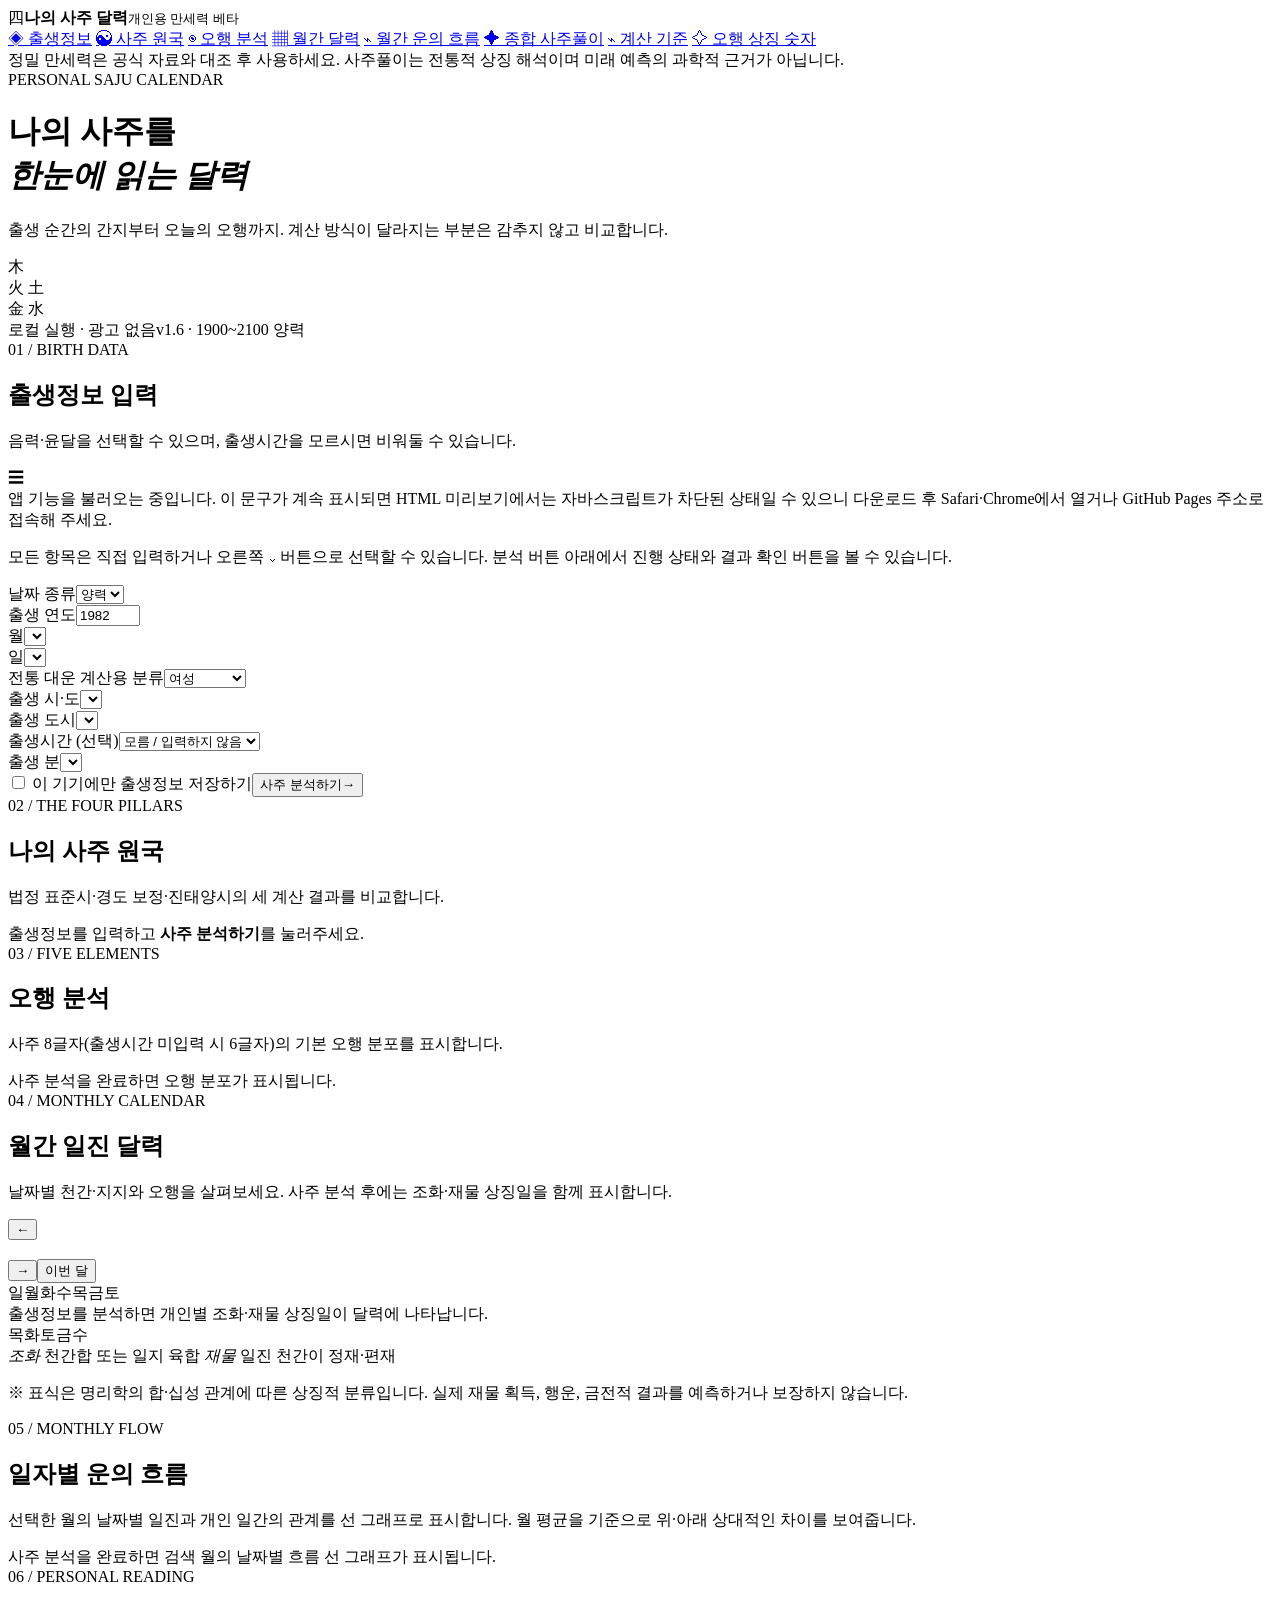
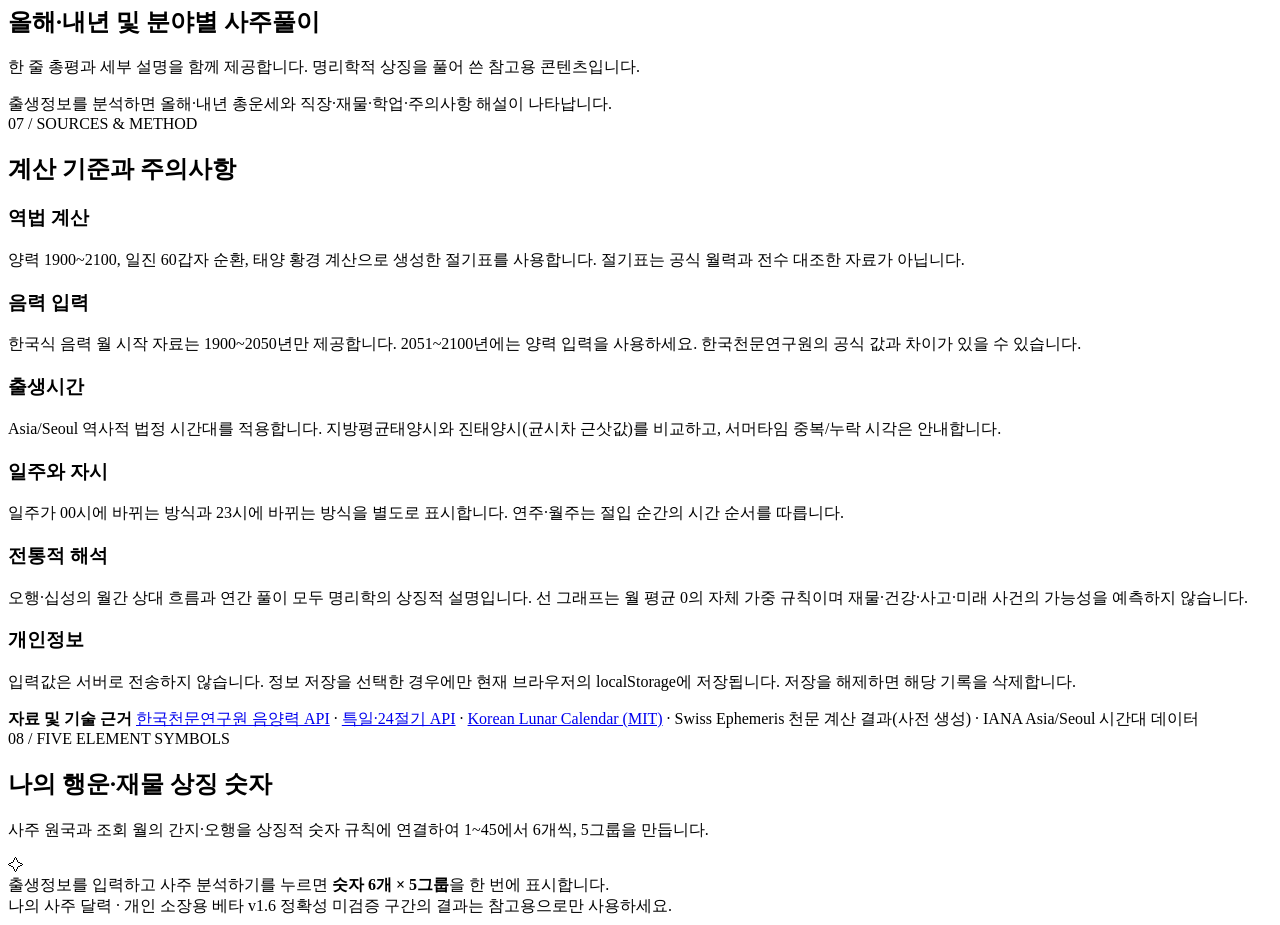
==== index.html @ b02da3ca "Add files via upload" ====
<!doctype html>
<html lang="ko">
<head>
  <meta charset="utf-8"/>
  <meta name="viewport" content="width=device-width, initial-scale=1, viewport-fit=cover"/>
  <meta name="theme-color" content="#172b38"/>
  <meta name="description" content="개인용 사주·오행 달력. 사주 원국, 오행 분포, 월간 일진 및 절기를 무료로 확인하세요."/>
  <link rel="manifest" href="manifest.webmanifest"/>
  <link rel="icon" type="image/png" href="icons/icon-192.png"/>
  <link rel="apple-touch-icon" href="icons/icon-192.png"/>
  <link rel="stylesheet" href="style.css?v=1.6"/>
  <title>나의 사주 달력 · 개인용 베타</title>
  <script defer src="data/terms.js?v=1.6"></script>
  <script defer src="data/lunar.js?v=1.6"></script>
  <script defer src="js/core.js?v=1.6"></script>
  <script defer src="js/symbolicNumbers.js?v=1.6"></script>
  <script defer src="js/fortuneFlow.js?v=1.6"></script>
  <script defer src="js/app.js?v=1.6"></script>
  <script defer src="js/mobilePicker.js?v=1.6"></script>
</head>
<body>
  <div class="app-shell">
    <aside class="sidebar">
      <div class="brand"><span class="brand-mark">四</span><span><b>나의 사주 달력</b><small>개인용 만세력 베타</small></span></div>
      <nav aria-label="화면 메뉴">
        <a href="#input-section" class="nav-link active"><span>◈</span> 출생정보</a>
        <a href="#result-section" class="nav-link"><span>☯</span> 사주 원국</a>
        <a href="#elements-section" class="nav-link"><span>◉</span> 오행 분석</a>
        <a href="#calendar-section" class="nav-link"><span>▦</span> 월간 달력</a>
        <a href="#flow-section" class="nav-link"><span>⌁</span> 월간 운의 흐름</a>
        <a href="#fortune-section" class="nav-link"><span>✦</span> 종합 사주풀이</a>
        <a href="#technical-section" class="nav-link"><span>⌁</span> 계산 기준</a>
        <a href="#numbers-section" class="nav-link"><span>✧</span> 오행 상징 숫자</a>
      </nav>
      <div class="sidebar-note">정밀 만세력은 공식 자료와 대조 후 사용하세요. 사주풀이는 전통적 상징 해석이며 미래 예측의 과학적 근거가 아닙니다.</div>
    </aside>
    <main>
      <header class="hero">
        <div class="hero-content"><span class="eyebrow">PERSONAL SAJU CALENDAR</span><h1>나의 사주를<br/><em>한눈에 읽는 달력</em></h1><p>출생 순간의 간지부터 오늘의 오행까지. 계산 방식이 달라지는 부분은 감추지 않고 비교합니다.</p></div>
        <div class="hero-art" aria-hidden="true"><div class="orbit outer"><div class="orbit mid"><div class="orbit inner">木<br/>火 土<br/>金 水</div></div></div></div>
      </header>
      <div class="content-wrap">
        <div class="topline"><span class="pill"><i></i> 로컬 실행 · 광고 없음</span><span class="pill muted">v1.6 · 1900~2100 양력</span></div>
        <section id="input-section" class="panel input-panel">
          <div class="section-heading"><div><span class="overline">01 / BIRTH DATA</span><h2>출생정보 입력</h2><p>음력·윤달을 선택할 수 있으며, 출생시간을 모르시면 비워둘 수 있습니다.</p></div><span class="section-icon">☰</span></div>
          <div id="appInitNotice" class="app-init-notice" role="status">앱 기능을 불러오는 중입니다. 이 문구가 계속 표시되면 HTML 미리보기에서는 자바스크립트가 차단된 상태일 수 있으니 다운로드 후 Safari·Chrome에서 열거나 GitHub Pages 주소로 접속해 주세요.</div>
          <div id="analysisAlert" class="analysis-alert" role="alert" hidden></div>
          <form id="birthForm" novalidate>
            <p class="mobile-picker-hint">모든 항목은 직접 입력하거나 오른쪽 ⌄ 버튼으로 선택할 수 있습니다. 분석 버튼 아래에서 진행 상태와 결과 확인 버튼을 볼 수 있습니다.</p>
            <div class="form-grid">
              <div class="field"><label for="calendarType">날짜 종류</label><select id="calendarType"><option value="solar">양력</option><option value="lunar">음력</option></select></div>
              <div class="field"><label for="year">출생 연도</label><input id="year" type="number" min="1900" max="2100" step="1" inputmode="numeric" value="1982" required/></div>
              <div class="field"><label for="month">월</label><select id="month"></select></div>
              <div class="field"><label for="day">일</label><select id="day"></select></div>
              <div class="field" id="leapField" hidden><label for="leapMonth">윤달 여부</label><select id="leapMonth"><option value="0">평달</option><option value="1">윤달</option></select></div>
              <div class="field"><label for="gender">전통 대운 계산용 분류</label><select id="gender"><option value="f">여성</option><option value="m">남성</option><option value="n">지정 안 함</option></select></div>
              <div class="field"><label for="province">출생 시·도</label><select id="province"></select></div>
              <div class="field"><label for="city">출생 도시</label><select id="city"></select></div>
              <div class="field"><label for="hour">출생시간 (선택)</label><select id="hour"><option value="">모름 / 입력하지 않음</option></select></div>
              <div class="field"><label for="minute">출생 분</label><select id="minute"></select></div>
            </div>
            <div class="input-footer"><label class="checkline"><input type="checkbox" id="remember"/> 이 기기에만 출생정보 저장하기</label><button class="primary-btn" id="analyze" type="submit"><span id="analyzeLabel">사주 분석하기</span><span id="analyzeArrow" aria-hidden="true">→</span><span id="analyzeSpinner" class="button-spinner" aria-hidden="true" hidden></span></button></div>
            <div id="analysisProgress" class="analysis-progress" role="status" aria-live="polite" hidden><span class="analysis-spinner" aria-hidden="true"></span><div><strong>사주 분석 중</strong><p id="analysisStage">입력값을 확인하고 있습니다.</p></div></div>
            <div id="analysisComplete" class="analysis-complete" role="status" aria-live="polite" hidden><div class="complete-title"><span aria-hidden="true">✓</span><strong>사주 분석이 완료되었습니다.</strong></div><p id="completeSummary">사주 원국과 오행 분석 결과가 준비되었습니다.</p><button type="button" id="viewResults" class="view-results-btn">분석 결과 바로 보기 ↓</button></div>
            <div class="notification" role="status" id="formNotice" hidden></div>
          </form>
        </section>
        <section id="result-section" class="panel">
          <div class="section-heading"><div><span class="overline">02 / THE FOUR PILLARS</span><h2>나의 사주 원국</h2><p>법정 표준시·경도 보정·진태양시의 세 계산 결과를 비교합니다.</p></div></div>
          <div id="resultEmpty" class="empty">출생정보를 입력하고 <b>사주 분석하기</b>를 눌러주세요.</div>
          <div id="resultBody" hidden>
            <div class="result-intro" id="resultIntro"></div>
            <div class="three-modes" id="timeTabs" role="tablist" aria-label="시간 계산 기준"></div>
            <div class="pillar-wrap" id="pillars"></div>
            <div class="comparison" id="comparison"></div>
            <div class="zi-compare" id="ziCompare"></div>
            <div class="mini-note" id="resultWarning"></div>
          </div>
        </section>
        <section id="elements-section" class="panel">
          <div class="section-heading"><div><span class="overline">03 / FIVE ELEMENTS</span><h2>오행 분석</h2><p>사주 8글자(출생시간 미입력 시 6글자)의 기본 오행 분포를 표시합니다.</p></div></div>
          <div id="elementEmpty" class="empty">사주 분석을 완료하면 오행 분포가 표시됩니다.</div>
          <div id="elementBody" hidden><div class="elements-list" id="elementsChart"></div><div class="interp-panel" id="simpleReading"></div><div class="subheading">십성과 지장간 · 기초 정보</div><div id="technicalTable"></div><div class="roadmap"><strong>추가 예정</strong> 지장간 가중 분석, 신강·신약, 격국, 억부·조후·격국·통관용신 비교는 아직 계산 결과를 제공하지 않습니다. 검증 후 순차 적용할 기능입니다.</div></div>
        </section>
        <section id="calendar-section" class="panel">
          <div class="section-heading"><div><span class="overline">04 / MONTHLY CALENDAR</span><h2>월간 일진 달력</h2><p>날짜별 천간·지지와 오행을 살펴보세요. 사주 분석 후에는 조화·재물 상징일을 함께 표시합니다.</p></div></div>
          <div class="cal-header"><button class="arrow-btn" id="prevMonth" aria-label="이전 달">←</button><h3 id="monthLabel"></h3><button class="arrow-btn" id="nextMonth" aria-label="다음 달">→</button><button class="today-btn" id="todayMonth">이번 달</button></div>
          <div class="calendar-week" aria-hidden="true"><span>일</span><span>월</span><span>화</span><span>수</span><span>목</span><span>금</span><span>토</span></div>
          <div id="calendarSymbolSummary" class="symbol-month-summary" aria-live="polite">출생정보를 분석하면 개인별 조화·재물 상징일이 달력에 나타납니다.</div>
          <div id="calendarGrid" class="calendar-grid" aria-label="월간 일진 달력"></div>
          <div class="legend"><span><i class="dot wood"></i>목</span><span><i class="dot fire"></i>화</span><span><i class="dot earth"></i>토</span><span><i class="dot metal"></i>금</span><span><i class="dot water"></i>수</span></div>
          <div class="symbol-legend" aria-label="상징일 표시 설명">
            <span><i class="symbol-legend-chip harmony">조화</i> 천간합 또는 일지 육합</span>
            <span><i class="symbol-legend-chip wealth">재물</i> 일진 천간이 정재·편재</span>
          </div>
          <div id="dateDetails" class="date-details"></div>
          <p class="symbol-disclaimer">※ 표식은 명리학의 합·십성 관계에 따른 상징적 분류입니다. 실제 재물 획득, 행운, 금전적 결과를 예측하거나 보장하지 않습니다.</p>
        </section>
        <section id="flow-section" class="panel">
          <div class="section-heading"><div><span class="overline">05 / MONTHLY FLOW</span><h2>일자별 운의 흐름</h2><p>선택한 월의 날짜별 일진과 개인 일간의 관계를 선 그래프로 표시합니다. 월 평균을 기준으로 위·아래 상대적인 차이를 보여줍니다.</p></div></div>
          <div id="flowEmpty" class="empty">사주 분석을 완료하면 검색 월의 날짜별 흐름 선 그래프가 표시됩니다.</div>
          <div id="flowBody" hidden>
            <div class="flow-summary"><strong id="flowSubtitle"></strong><span>▲ 상대적으로 높음 · ▼ 상대적으로 낮음</span></div>
            <div id="flowChart" class="flow-chart" role="group" aria-label="날짜별 흐름 선 그래프"></div>
            <div id="flowDetail" class="flow-detail" aria-live="polite"></div>
            <p id="flowExplainer" class="flow-explainer"></p>
          </div>
        </section>
        <section id="fortune-section" class="panel">
          <div class="section-heading"><div><span class="overline">06 / PERSONAL READING</span><h2>올해·내년 및 분야별 사주풀이</h2><p>한 줄 총평과 세부 설명을 함께 제공합니다. 명리학적 상징을 풀어 쓴 참고용 콘텐츠입니다.</p></div></div>
          <div id="fortuneEmpty" class="empty">출생정보를 분석하면 올해·내년 총운세와 직장·재물·학업·주의사항 해설이 나타납니다.</div>
          <div id="fortuneBody" hidden>
            <h3 class="fortune-section-title" id="fortuneYearLabel">올해 · 내년</h3>
            <div id="annualOverview" class="annual-overview"></div>
            <h3 class="fortune-section-title">직장운 · 이직·퇴사·창업·승진</h3><div id="workOutlook" class="fortune-grid"></div>
            <h3 class="fortune-section-title">재물운</h3><div id="moneyOutlook"></div>
            <h3 class="fortune-section-title">학업운</h3><div id="studyOutlook"></div>
            <h3 class="fortune-section-title">위기운 · 건강·사고·구설</h3><div id="cautionOutlook" class="fortune-grid"></div>
            <div id="fortuneMethod" class="roadmap"></div>
          </div>
        </section>
        <section id="technical-section" class="panel technical-panel">
          <div class="section-heading"><div><span class="overline">07 / SOURCES & METHOD</span><h2>계산 기준과 주의사항</h2></div></div>
          <div class="info-grid">
            <article><h3>역법 계산</h3><p>양력 1900~2100, 일진 60갑자 순환, 태양 황경 계산으로 생성한 절기표를 사용합니다. 절기표는 공식 월력과 전수 대조한 자료가 아닙니다.</p></article>
            <article><h3>음력 입력</h3><p>한국식 음력 월 시작 자료는 1900~2050년만 제공합니다. 2051~2100년에는 양력 입력을 사용하세요. 한국천문연구원의 공식 값과 차이가 있을 수 있습니다.</p></article>
            <article><h3>출생시간</h3><p>Asia/Seoul 역사적 법정 시간대를 적용합니다. 지방평균태양시와 진태양시(균시차 근삿값)를 비교하고, 서머타임 중복/누락 시각은 안내합니다.</p></article>
            <article><h3>일주와 자시</h3><p>일주가 00시에 바뀌는 방식과 23시에 바뀌는 방식을 별도로 표시합니다. 연주·월주는 절입 순간의 시간 순서를 따릅니다.</p></article>
            <article><h3>전통적 해석</h3><p>오행·십성의 월간 상대 흐름과 연간 풀이 모두 명리학의 상징적 설명입니다. 선 그래프는 월 평균 0의 자체 가중 규칙이며 재물·건강·사고·미래 사건의 가능성을 예측하지 않습니다.</p></article>
            <article><h3>개인정보</h3><p>입력값은 서버로 전송하지 않습니다. 정보 저장을 선택한 경우에만 현재 브라우저의 localStorage에 저장됩니다. 저장을 해제하면 해당 기록을 삭제합니다.</p></article>
          </div>
          <div class="reference"><strong>자료 및 기술 근거</strong> <a href="https://www.data.go.kr/data/15012679/openapi.do" target="_blank" rel="noopener">한국천문연구원 음양력 API</a> · <a href="https://www.data.go.kr/data/15012690/openapi.do" target="_blank" rel="noopener">특일·24절기 API</a> · <a href="https://github.com/usingsky/korean_lunar_calendar_py" target="_blank" rel="noopener">Korean Lunar Calendar (MIT)</a> · Swiss Ephemeris 천문 계산 결과(사전 생성) · IANA Asia/Seoul 시간대 데이터</div>
        </section>
        <section id="numbers-section" class="panel symbolic-panel">
          <div class="section-heading"><div><span class="overline">08 / FIVE ELEMENT SYMBOLS</span><h2>나의 행운·재물 상징 숫자</h2><p>사주 원국과 조회 월의 간지·오행을 상징적 숫자 규칙에 연결하여 1~45에서 6개씩, 5그룹을 만듭니다.</p></div><span class="section-icon">✧</span></div>
          <div id="numbersEmpty" class="empty">출생정보를 입력하고 사주 분석하기를 누르면 <b>숫자 6개 × 5그룹</b>을 한 번에 표시합니다.</div>
          <div id="numbersBody" hidden>
            <div class="symbolic-toolbar"><p id="numbersMeta" class="number-meta"></p><div class="number-actions"><button id="refreshNumbers" type="button" class="secondary-btn">↻ 다른 조합 보기</button><button id="copyNumbers" type="button" class="secondary-btn">5그룹 복사</button></div></div>
            <div id="numbersGrid" class="number-groups" aria-live="polite"></div>
            <div class="number-rules"><strong>숫자 구성 원칙</strong><p>각 그룹에는 목·화·토·금·수에 해당하는 숫자를 하나씩 넣고, 일간과 월운의 오행을 고려한 강조 오행 숫자를 하나 더 배치합니다. 총 30개 숫자는 그룹 내부와 그룹 사이에서도 서로 중복되지 않습니다.</p><p>숫자 끝자리와 오행의 대응은 앱에서 정의한 상징적 확장 규칙입니다. 실제 행운이나 재물 획득 가능성을 높이는 번호라는 뜻은 아닙니다.</p></div>
            <div id="numbersNotice" class="number-feedback" role="status" aria-live="polite"></div>
          </div>
        </section>
        <footer>나의 사주 달력 · 개인 소장용 베타 v1.6 <span>정확성 미검증 구간의 결과는 참고용으로만 사용하세요.</span></footer>
      </div>
    </main>
  </div>
</body>
</html>
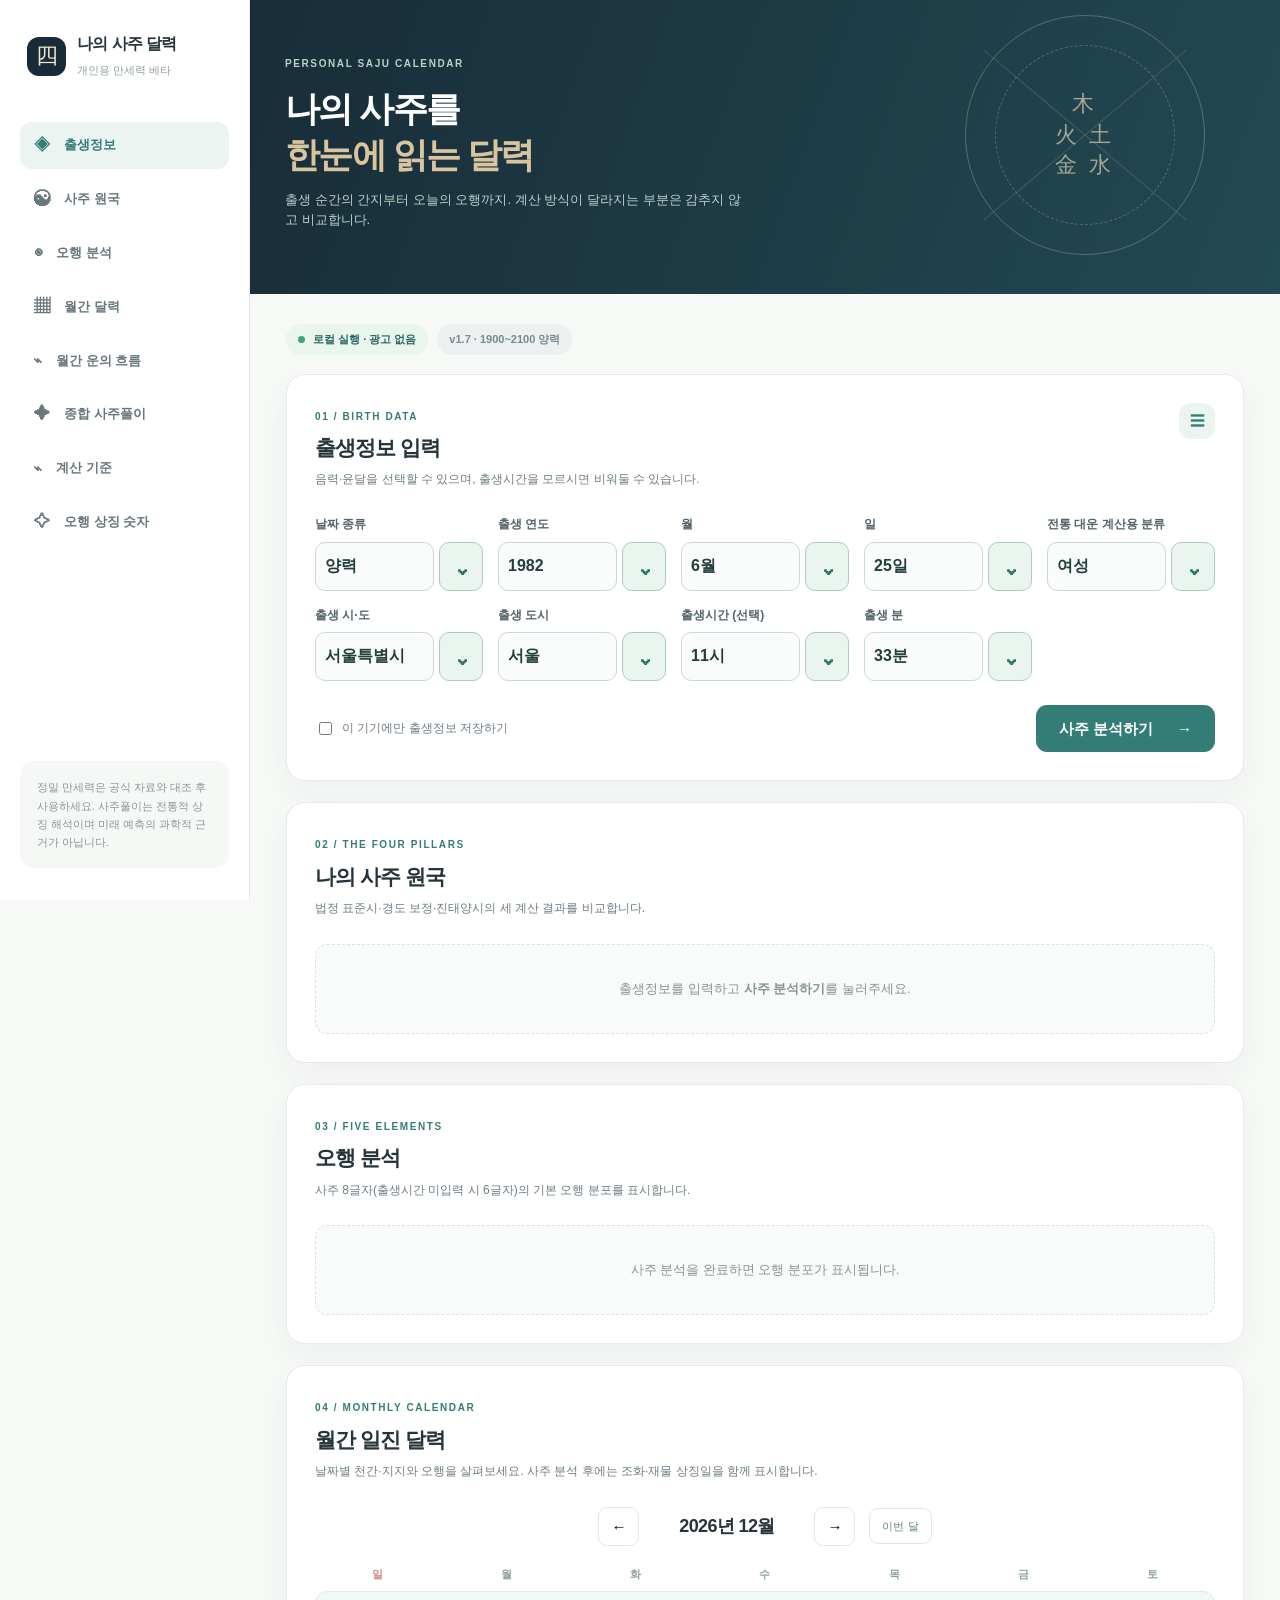
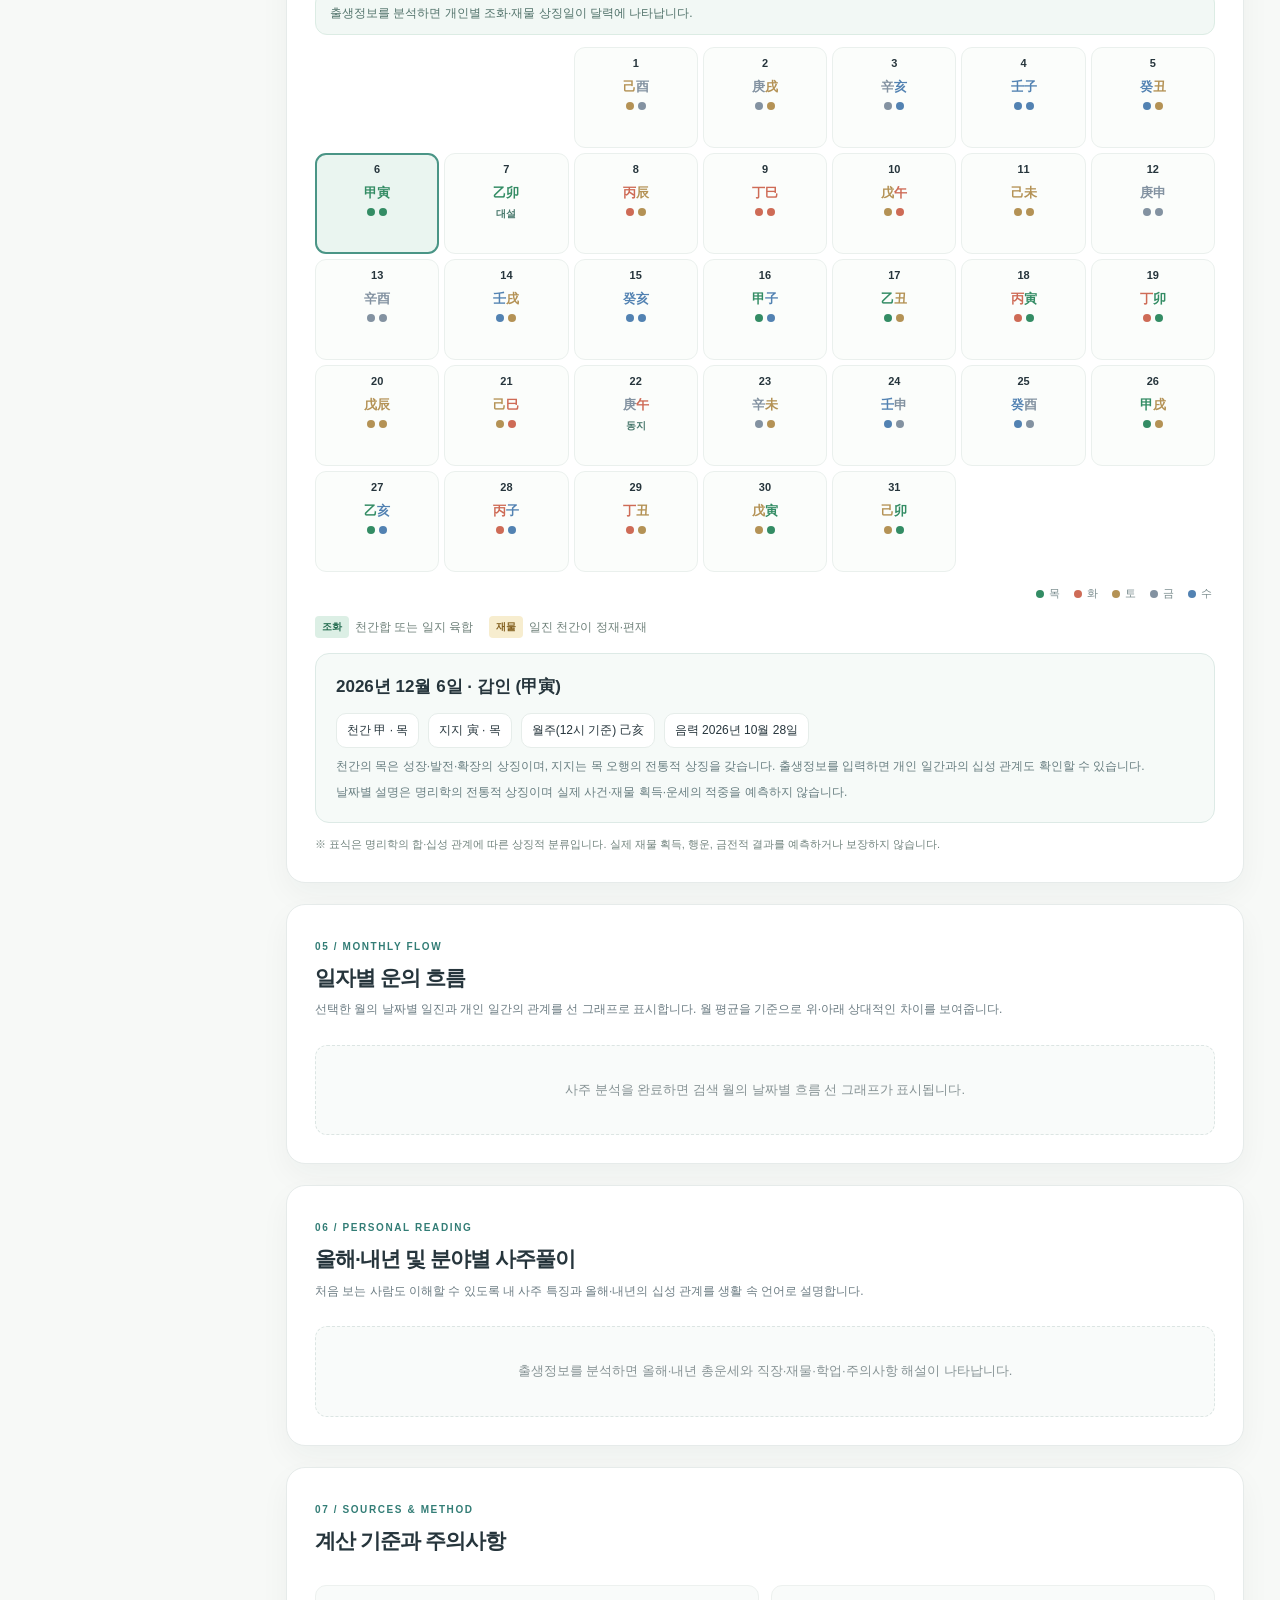
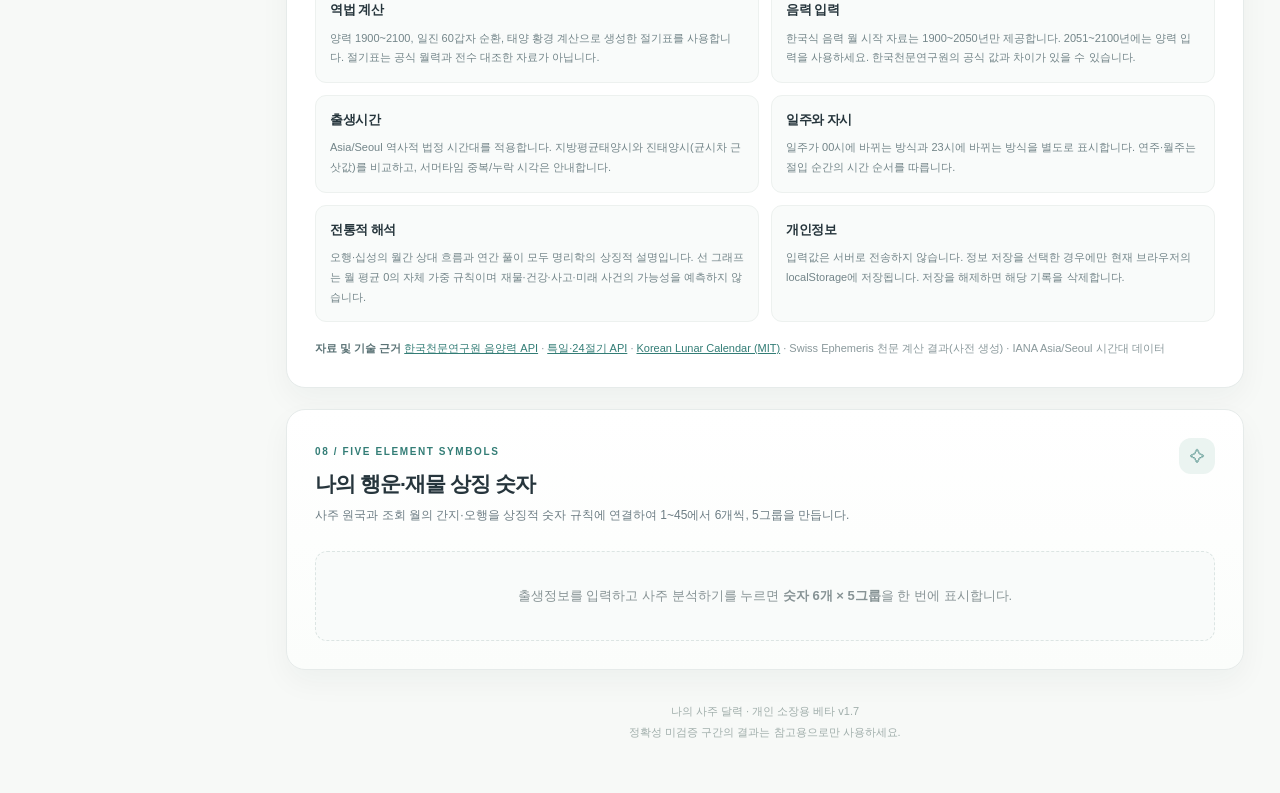
==== commit 3a7bd1ac: "Add files via upload" ====
--- a/index.html
+++ b/index.html
@@ -8,15 +8,16 @@
   <link rel="manifest" href="manifest.webmanifest"/>
   <link rel="icon" type="image/png" href="icons/icon-192.png"/>
   <link rel="apple-touch-icon" href="icons/icon-192.png"/>
-  <link rel="stylesheet" href="style.css?v=1.6"/>
+  <link rel="stylesheet" href="style.css?v=1.7"/>
   <title>나의 사주 달력 · 개인용 베타</title>
-  <script defer src="data/terms.js?v=1.6"></script>
-  <script defer src="data/lunar.js?v=1.6"></script>
-  <script defer src="js/core.js?v=1.6"></script>
-  <script defer src="js/symbolicNumbers.js?v=1.6"></script>
-  <script defer src="js/fortuneFlow.js?v=1.6"></script>
-  <script defer src="js/app.js?v=1.6"></script>
-  <script defer src="js/mobilePicker.js?v=1.6"></script>
+  <script defer src="data/terms.js?v=1.7"></script>
+  <script defer src="data/lunar.js?v=1.7"></script>
+  <script defer src="js/core.js?v=1.7"></script>
+  <script defer src="js/symbolicNumbers.js?v=1.7"></script>
+  <script defer src="js/fortuneFlow.js?v=1.7"></script>
+  <script defer src="js/personalReading.js?v=1.7"></script>
+  <script defer src="js/app.js?v=1.7"></script>
+  <script defer src="js/mobilePicker.js?v=1.7"></script>
 </head>
 <body>
   <div class="app-shell">
@@ -40,7 +41,7 @@
         <div class="hero-art" aria-hidden="true"><div class="orbit outer"><div class="orbit mid"><div class="orbit inner">木<br/>火 土<br/>金 水</div></div></div></div>
       </header>
       <div class="content-wrap">
-        <div class="topline"><span class="pill"><i></i> 로컬 실행 · 광고 없음</span><span class="pill muted">v1.6 · 1900~2100 양력</span></div>
+        <div class="topline"><span class="pill"><i></i> 로컬 실행 · 광고 없음</span><span class="pill muted">v1.7 · 1900~2100 양력</span></div>
         <section id="input-section" class="panel input-panel">
           <div class="section-heading"><div><span class="overline">01 / BIRTH DATA</span><h2>출생정보 입력</h2><p>음력·윤달을 선택할 수 있으며, 출생시간을 모르시면 비워둘 수 있습니다.</p></div><span class="section-icon">☰</span></div>
           <div id="appInitNotice" class="app-init-notice" role="status">앱 기능을 불러오는 중입니다. 이 문구가 계속 표시되면 HTML 미리보기에서는 자바스크립트가 차단된 상태일 수 있으니 다운로드 후 Safari·Chrome에서 열거나 GitHub Pages 주소로 접속해 주세요.</div>
@@ -107,11 +108,14 @@
           </div>
         </section>
         <section id="fortune-section" class="panel">
-          <div class="section-heading"><div><span class="overline">06 / PERSONAL READING</span><h2>올해·내년 및 분야별 사주풀이</h2><p>한 줄 총평과 세부 설명을 함께 제공합니다. 명리학적 상징을 풀어 쓴 참고용 콘텐츠입니다.</p></div></div>
+          <div class="section-heading"><div><span class="overline">06 / PERSONAL READING</span><h2>올해·내년 및 분야별 사주풀이</h2><p>처음 보는 사람도 이해할 수 있도록 내 사주 특징과 올해·내년의 십성 관계를 생활 속 언어로 설명합니다.</p></div></div>
           <div id="fortuneEmpty" class="empty">출생정보를 분석하면 올해·내년 총운세와 직장·재물·학업·주의사항 해설이 나타납니다.</div>
           <div id="fortuneBody" hidden>
+            <div id="readingIntro" class="reading-intro"></div>
             <h3 class="fortune-section-title" id="fortuneYearLabel">올해 · 내년</h3>
             <div id="annualOverview" class="annual-overview"></div>
+            <div class="reading-year-tabs" id="readingYearTabs" role="group" aria-label="연도별 분야 풀이 선택"><button type="button" data-reading-year="0" aria-pressed="true">올해 분야별 풀이</button><button type="button" data-reading-year="1" aria-pressed="false">내년 분야별 풀이</button></div>
+            <h3 class="reading-selected-year" id="readingSelectedYear">올해 분야별 자세한 풀이</h3>
             <h3 class="fortune-section-title">직장운 · 이직·퇴사·창업·승진</h3><div id="workOutlook" class="fortune-grid"></div>
             <h3 class="fortune-section-title">재물운</h3><div id="moneyOutlook"></div>
             <h3 class="fortune-section-title">학업운</h3><div id="studyOutlook"></div>
@@ -141,7 +145,7 @@
             <div id="numbersNotice" class="number-feedback" role="status" aria-live="polite"></div>
           </div>
         </section>
-        <footer>나의 사주 달력 · 개인 소장용 베타 v1.6 <span>정확성 미검증 구간의 결과는 참고용으로만 사용하세요.</span></footer>
+        <footer>나의 사주 달력 · 개인 소장용 베타 v1.7 <span>정확성 미검증 구간의 결과는 참고용으로만 사용하세요.</span></footer>
       </div>
     </main>
   </div>
--- a/style.css
+++ b/style.css
@@ -0,0 +1,185 @@
+:root{color-scheme:light;--navy:#172b38;--ink:#26353c;--muted:#6d7d84;--teal:#337d76;--teal-light:#ebf4f1;--line:#e6ebea;--surface:#fff;--bg:#f7f9f7;--shadow:0 12px 30px rgba(31,54,54,.045);--wood:#338c64;--fire:#ce6b56;--earth:#b49255;--metal:#8392a1;--water:#5282b2}
+*{box-sizing:border-box}html{scroll-behavior:smooth}body{margin:0;background:var(--bg);color:var(--ink);font-family:Pretendard,'Noto Sans KR',-apple-system,BlinkMacSystemFont,'Segoe UI',sans-serif;font-size:15px;line-height:1.55}button,input,select{font:inherit}button{cursor:pointer}button:focus-visible,a:focus-visible,input:focus-visible,select:focus-visible{outline:3px solid #68ae99;outline-offset:2px}a{color:var(--teal)}[hidden]{display:none!important}.app-shell{display:grid;grid-template-columns:250px minmax(0,1fr);min-height:100vh}.sidebar{background:#fff;border-right:1px solid var(--line);padding:32px 20px;position:sticky;top:0;height:100vh;display:flex;flex-direction:column}.brand{display:flex;align-items:center;gap:11px;margin:0 0 42px 7px}.brand-mark{background:var(--navy);color:#f2e6cb;width:39px;height:39px;border-radius:12px;display:grid;place-items:center;font-family:serif;font-size:22px}.brand b{font-size:16px;display:block;letter-spacing:-.04em}.brand small{font-size:11px;color:#93a0a3}.sidebar nav{display:grid;gap:7px}.nav-link{text-decoration:none;color:#66777d;padding:11px 14px;border-radius:12px;font-size:13px;font-weight:650;display:flex;gap:14px;align-items:center}.nav-link.active,.nav-link:hover{background:var(--teal-light);color:var(--teal)}.nav-link span{font-size:16px}.sidebar-note{margin-top:auto;background:#f6f8f6;padding:17px;border-radius:14px;color:#89959a;font-size:11px;line-height:1.65}main{min-width:0}.hero{min-height:266px;background:linear-gradient(110deg,#182d38,#234953);display:flex;justify-content:space-between;overflow:hidden;padding:50px max(30px,calc((100vw - 1210px)/2));position:relative}.hero-content{position:relative;z-index:1;max-width:620px}.eyebrow,.overline{letter-spacing:.16em;font-weight:800;font-size:10px;color:#b4d3c9}.hero h1{font-size:35px;line-height:1.3;letter-spacing:-.05em;margin:13px 0;color:#fff}.hero em{font-style:normal;color:#d8c49e}.hero p{color:#bdd0cc;font-size:13px;max-width:460px}.hero-art{width:240px;height:240px;position:absolute;right:75px;top:15px;opacity:.65}.orbit{width:100%;height:100%;border:1px solid rgba(230,220,185,.44);border-radius:100%;display:grid;place-items:center}.orbit.outer:before,.orbit.outer:after{content:'';position:absolute;left:50%;top:50%;width:1px;height:110%;background:rgba(230,220,185,.25);transform:translate(-50%,-50%) rotate(50deg)}.orbit.outer:after{transform:translate(-50%,-50%) rotate(130deg)}.orbit.mid{width:76%;height:76%;border-style:dashed}.orbit.inner{width:69%;height:69%;border:0;color:#e9d9b9;text-align:center;font-size:22px;letter-spacing:.16em;line-height:1.4;font-family:serif;z-index:1}.content-wrap{max-width:1080px;margin:0 auto;padding:30px 36px 40px}.topline{display:flex;flex-wrap:wrap;gap:9px;margin-bottom:19px}.pill{font-size:11px;color:#24685f;background:#eaf5ee;border-radius:99px;padding:7px 12px;font-weight:700}.pill i{width:7px;height:7px;border-radius:50%;background:#3ba875;display:inline-block;margin-right:5px}.pill.muted{background:#edf0f0;color:#798a90}.panel{background:#fff;border:1px solid var(--line);border-radius:19px;box-shadow:var(--shadow);padding:28px;margin-bottom:21px;scroll-margin-top:18px}.section-heading{display:flex;align-items:start;justify-content:space-between;gap:20px;margin-bottom:22px}.overline{color:var(--teal)}h2{font-size:21px;letter-spacing:-.045em;margin:6px 0}h3{letter-spacing:-.035em}.section-heading p{font-size:12px;color:var(--muted);margin:4px 0}.section-icon{background:var(--teal-light);width:36px;height:36px;display:grid;place-items:center;border-radius:12px;color:var(--teal)}.form-grid{display:grid;grid-template-columns:repeat(5,minmax(0,1fr));gap:15px}.field{display:flex;flex-direction:column;min-width:0;gap:8px}.field label{font-size:12px;font-weight:700;color:#536369}.field input,.field select{width:100%;background:#f9fbfa;border:1px solid #e2e9e7;border-radius:9px;min-height:44px;padding:8px 10px;color:var(--ink);font-size:13px}.input-footer{display:flex;justify-content:space-between;gap:15px;align-items:center;margin-top:24px}.checkline{display:flex;gap:7px;align-items:center;color:var(--muted);font-size:12px}.checkline input{accent-color:var(--teal)}.primary-btn{border:none;background:var(--teal);color:#fff;font-weight:800;padding:12px 23px;border-radius:11px;display:flex;gap:24px;align-items:center}.primary-btn:hover{background:#226e69}.notification{padding:12px 15px;border-radius:10px;margin-top:14px;background:#fff1e5;color:#975e38;font-size:12px}.notification.good{background:#ebf7f0;color:#246d50}.empty{border:1px dashed #dce5e3;background:#f9fbfa;border-radius:12px;text-align:center;padding:34px 15px;color:#879395;font-size:13px}.result-intro{display:flex;flex-wrap:wrap;align-items:center;gap:8px;margin-bottom:18px;font-size:13px;color:var(--muted)}.result-intro strong{color:var(--ink)}.three-modes{display:flex;gap:6px;overflow:auto;padding-bottom:6px}.mode-btn{border:1px solid var(--line);border-radius:10px;background:#fff;color:#748489;font-size:12px;padding:11px 13px;flex:1 0 auto;min-width:130px}.mode-btn.selected{color:#17695d;border-color:#85bcb0;background:var(--teal-light);font-weight:800}.pillar-wrap{margin:19px 0 12px}.pillars-grid{display:grid;grid-template-columns:repeat(4,1fr);gap:12px}.pillar{border:1px solid var(--line);background:#fcfdfc;border-radius:15px;padding:14px 8px;text-align:center}.pillar h4{font-size:12px;margin:0 0 9px;color:#819198}.pillar .big{font-size:35px;font-weight:800;line-height:1.25;font-family:serif}.pillar .ko{font-size:12px;color:var(--muted)}.pillar .element-name{font-size:10px;color:#8f9a9d;margin-top:8px}.wood-text{color:var(--wood)}.fire-text{color:var(--fire)}.earth-text{color:var(--earth)}.metal-text{color:var(--metal)}.water-text{color:var(--water)}.comparison{display:flex;gap:10px;flex-wrap:wrap}.comp-chip{font-size:12px;color:#60787b;background:#eff5f3;padding:9px 11px;border-radius:9px}.zi-compare{margin-top:15px;display:grid;grid-template-columns:repeat(2,minmax(0,1fr));gap:10px}.zi-card{padding:13px;border-radius:12px;border:1px solid var(--line);background:#fff}.zi-card b{font-size:12px}.zi-card p{font-size:13px;margin:5px 0 0;color:#65767b}.mini-note{font-size:11px;color:#738587;background:#f5f8f6;padding:12px;border-radius:9px;margin-top:13px}.elements-list{display:grid;gap:12px}.el-row{display:grid;grid-template-columns:56px 1fr 36px;gap:12px;align-items:center;font-size:12px;font-weight:750}.el-track{background:#eef2f0;border-radius:20px;height:13px;overflow:hidden}.el-fill{border-radius:20px;height:100%;min-width:0}.interp-panel{border:1px solid #dce9e6;border-radius:14px;padding:15px 19px;margin-top:24px;background:#f8fbf9}.interp-panel strong{font-size:14px}.interp-panel p{font-size:12px;color:#627579;margin:5px 0}.subheading{font-size:14px;font-weight:800;margin:24px 0 10px}.technical-table{width:100%;border-collapse:collapse;font-size:12px}.technical-table th,.technical-table td{border-bottom:1px solid var(--line);padding:10px 8px;text-align:left}.technical-table th{color:#789099;background:#f8faf9}.roadmap{padding:12px 15px;border-radius:10px;margin-top:17px;background:#fcf7ee;color:#8a7857;font-size:11px;line-height:1.7}.roadmap strong{margin-right:7px}.cal-header{display:flex;gap:10px;align-items:center;justify-content:center;margin:5px 0 20px}.cal-header h3{font-size:18px;min-width:155px;text-align:center;margin:0}.arrow-btn,.today-btn{border:1px solid #e0e8e6;background:#fff;border-radius:9px;padding:7px 12px;min-height:36px}.today-btn{font-size:11px;margin-left:4px;color:#5c8582}.calendar-week,.calendar-grid{display:grid;grid-template-columns:repeat(7,minmax(0,1fr));gap:5px}.calendar-week span{text-align:center;font-size:11px;font-weight:800;color:#8da0a1;margin-bottom:8px}.calendar-week span:first-child{color:#d5837d}.cal-cell{border:1px solid #eaf0ed;border-radius:11px;min-height:86px;background:#fbfdfb;padding:7px 3px;display:flex;flex-direction:column;align-items:center;gap:5px;color:var(--ink);min-width:0;position:relative}.cal-cell:hover{border-color:#a1c9be;background:#f3f9f5}.cal-cell.selected{border:2px solid #4a9586;background:#eaf5f0;padding:6px 2px}.cal-cell.outside{border:0;background:transparent;cursor:default}.day-number{font-weight:800;font-size:11px}.cal-ganji{font-size:13px;font-weight:800;white-space:nowrap}.cal-term{font-size:10px;line-height:1.2;color:#48786c;font-weight:800}.el-pair{display:flex;gap:4px}.dot{display:inline-block;width:8px;height:8px;border-radius:100%}.dot.wood{background:var(--wood)}.dot.fire{background:var(--fire)}.dot.earth{background:var(--earth)}.dot.metal{background:var(--metal)}.dot.water{background:var(--water)}.legend{display:flex;justify-content:end;flex-wrap:wrap;gap:14px;padding:13px 3px 19px;color:#798b8d;font-size:11px}.legend span{display:flex;align-items:center;gap:5px}.date-details{border:1px solid #ddeae6;border-radius:14px;padding:20px;background:#f6faf8}.date-details .detail-title{font-size:17px;font-weight:850;margin-bottom:13px}.detail-meta{display:flex;gap:9px;flex-wrap:wrap;margin-bottom:9px}.detail-meta span{background:#fff;border:1px solid #e6edea;border-radius:10px;padding:7px 10px;font-size:12px}.date-details p{margin:8px 0 0;font-size:12px;color:#687e81}.info-grid{display:grid;grid-template-columns:repeat(2,1fr);gap:12px}.info-grid article{background:#f9fbfa;border:1px solid #edf1ef;border-radius:11px;padding:14px}.info-grid h3{font-size:13px;margin:0 0 8px}.info-grid p{font-size:11px;line-height:1.8;color:#738589;margin:0}.reference{margin-top:15px;font-size:11px;line-height:2;color:#89989b}.reference strong{color:#5a7275}footer{font-size:11px;color:#a0aeab;text-align:center;padding:12px}footer span{display:block;margin-top:4px}@media(max-width:1070px){.app-shell{grid-template-columns:190px minmax(0,1fr)}.sidebar{padding:26px 12px}.content-wrap{padding:24px}.form-grid{grid-template-columns:repeat(3,minmax(0,1fr))}.hero{padding:42px 30px}.hero-art{right:13px;opacity:.35}}
+@media(max-width:760px){.app-shell{display:block}.sidebar{position:relative;height:auto;border-right:0;padding:13px 15px;border-bottom:1px solid var(--line)}.brand{margin:0}.sidebar nav,.sidebar-note{display:none}.brand b{font-size:14px}.hero{min-height:200px;padding:30px 20px}.hero h1{font-size:27px}.hero p{font-size:12px;max-width:290px}.hero-art{width:150px;height:150px;right:-15px;top:27px}.content-wrap{padding:17px 12px 30px}.panel{border-radius:15px;padding:18px 14px;margin-bottom:13px}.section-heading h2{font-size:19px}.form-grid{grid-template-columns:repeat(2,minmax(0,1fr));gap:12px}.field label{font-size:11px}.field input,.field select{font-size:13px}.input-footer{flex-direction:column;align-items:stretch}.primary-btn{justify-content:space-between}.pillars-grid{gap:7px}.pillar{padding:12px 5px}.pillar .big{font-size:28px}.pillar .ko{font-size:11px}.zi-compare{grid-template-columns:1fr}.calendar-week,.calendar-grid{gap:3px}.cal-cell{min-height:70px;border-radius:8px;padding:7px 1px;gap:3px}.cal-cell.selected{padding:6px 0}.cal-ganji{font-size:12px}.cal-term{font-size:9px}.info-grid{grid-template-columns:1fr}.cal-header h3{min-width:120px;font-size:16px}}
+@media(max-width:400px){.hero h1{font-size:25px}.cal-cell{min-height:64px}.cal-ganji{font-size:11px}.form-grid{gap:8px}.field select{padding:5px}.pillar .big{font-size:25px}.hero-art{opacity:.2}}
+
+/* 개인용 오행 상징 숫자 · 5그룹 */
+.symbolic-panel{background:linear-gradient(180deg,#ffffff,#fbfdfb)}
+.symbolic-toolbar{display:flex;align-items:center;justify-content:space-between;gap:12px;flex-wrap:wrap;margin-bottom:17px}
+.number-meta{font-size:12px;color:#617b78;margin:0;line-height:1.7}
+.number-actions{display:flex;gap:8px;flex-wrap:wrap}
+.secondary-btn{border:1px solid #c8ded8;background:#eef7f3;border-radius:9px;padding:10px 13px;color:#246e63;font-size:12px;font-weight:750;min-height:41px;cursor:pointer}
+.secondary-btn:hover{background:#def0e8}
+.number-groups{display:grid;grid-template-columns:repeat(2,minmax(0,1fr));gap:14px}
+.number-card{border:1px solid #e2ebe8;border-radius:15px;background:#fff;padding:18px;min-width:0}
+.number-card-head{display:flex;align-items:center;justify-content:space-between;gap:8px;margin-bottom:12px}
+.number-card-head strong{font-size:14px;color:#334a48}
+.number-focus{border-radius:99px;padding:4px 9px;background:#f2f6f4;font-size:11px;color:#59736f;font-weight:750}
+.number-balls{display:flex;flex-wrap:wrap;gap:8px;align-items:center;margin:10px 0 12px}
+.number-ball{border-radius:50%;width:46px;height:46px;display:inline-flex;align-items:center;justify-content:center;color:white;font-weight:850;font-size:16px;font-variant-numeric:tabular-nums;box-shadow:inset 0 1px 1px rgba(255,255,255,.2)}
+.number-ball.wood{background:var(--wood)}.number-ball.fire{background:var(--fire)}.number-ball.earth{background:var(--earth)}.number-ball.metal{background:var(--metal)}.number-ball.water{background:var(--water)}
+.number-card-desc{font-size:11px;color:#758987;margin:0;line-height:1.55}
+.number-rules{margin-top:15px;border-radius:12px;background:#f4f8f6;padding:15px 17px;font-size:12px;color:#657d79}
+.number-rules strong{color:#315e56}.number-rules p{margin:6px 0 0;line-height:1.7}
+.number-feedback{font-size:12px;color:#24735f;min-height:18px;margin-top:8px}
+@media(max-width:1070px){.number-groups{grid-template-columns:1fr}}
+@media(max-width:760px){.number-card{padding:14px 12px}.number-ball{width:42px;height:42px;font-size:15px}.number-balls{gap:6px}.symbolic-toolbar{align-items:stretch}.number-actions{width:100%}.secondary-btn{flex:1}}
+@media(max-width:360px){.number-ball{width:38px;height:38px;font-size:13px}.number-balls{gap:5px}}
+
+
+/* v1.2: 스마트폰 터치 다이얼형 입력 UI */
+.sr-only{position:absolute!important;width:1px;height:1px;overflow:hidden;clip:rect(0,0,0,0);white-space:nowrap}
+.wheel-entry{display:none}
+.mobile-picker-overlay[hidden]{display:none!important}
+.mobile-picker-overlay{position:fixed;inset:0;z-index:9999;display:flex;align-items:flex-end;justify-content:center}
+.mobile-picker-backdrop{position:absolute;inset:0;background:rgba(13,32,39,.63)}
+.mobile-picker-sheet{position:relative;z-index:1;width:min(100%,520px);max-height:88dvh;max-height:88vh;display:flex;flex-direction:column;overflow:hidden;border-radius:24px 24px 0 0;background:#fff;box-shadow:0 -12px 50px rgba(0,0,0,.16);padding:12px 18px max(20px,env(safe-area-inset-bottom))}
+.mobile-picker-handle{height:5px;width:48px;border-radius:99px;margin:0 auto 14px;background:#dbe2e1;flex-shrink:0}
+.mobile-picker-head{display:flex;justify-content:space-between;align-items:center;gap:10px}
+.mobile-picker-head h3{font-size:20px;margin:0;color:var(--navy)}
+.mobile-picker-close{width:44px;height:44px;background:#f1f5f3;border:0;border-radius:12px;font-size:19px;color:#53666a}
+.mobile-picker-filter{margin:6px 0 9px}
+#mobilePickerFilter{width:100%;border:1px solid #d4e3dc;border-radius:12px;min-height:48px;padding:11px 14px;font-size:16px;color:var(--ink);background:#fafcfb}
+.mobile-picker-guide{font-size:12px;color:#74847f;margin:0 0 8px;text-align:center}
+.mobile-picker-wheel-wrap{position:relative;min-height:250px;max-height:250px;flex-shrink:0;margin-bottom:14px}
+.mobile-picker-selected-band{pointer-events:none;position:absolute;top:100px;left:0;right:0;height:50px;background:#edf7f3;border:1px solid #bbddd0;border-radius:13px;z-index:0}
+.mobile-picker-wheel{position:relative;z-index:1;height:250px;overflow-y:auto;overflow-x:hidden;overscroll-behavior:contain;scroll-snap-type:y mandatory;scrollbar-width:none;-webkit-overflow-scrolling:touch;touch-action:pan-y;padding:100px 4px}
+.mobile-picker-wheel::-webkit-scrollbar{display:none}
+.mobile-picker-item{display:block;width:100%;height:50px;min-height:50px;border:0;background:transparent;color:#88958f;font-size:17px;font-weight:500;text-align:center;scroll-snap-align:center;scroll-snap-stop:normal;cursor:pointer}
+.mobile-picker-item.is-active{font-weight:800;color:#1d665e;font-size:21px}
+.mobile-picker-no-results{text-align:center;color:#79857e;font-size:14px;margin:0;padding:12px}
+.mobile-picker-actions{display:grid;grid-template-columns:1fr 2fr;gap:10px}
+.mobile-picker-actions button{min-height:52px;border-radius:13px;font-size:16px;font-weight:800}
+.mobile-picker-cancel{background:#f0f3f2;border:0;color:#52656a}
+.mobile-picker-confirm{background:#297b70;color:#fff;border:0}
+html.mobile-picker-open{overflow:hidden}
+@media(max-width:760px){
+  .field select[data-mobile-picker="1"]{display:none!important}
+  .field .wheel-entry{display:flex!important;align-items:center;justify-content:space-between;gap:10px;min-width:0;width:100%;min-height:50px;padding:10px 12px;background:#f7fbf9;border:1px solid #cbded5;border-radius:11px;text-align:left;font-size:15px;color:var(--ink);font-weight:650}
+  .field .wheel-entry-value{overflow:hidden;text-overflow:ellipsis;white-space:nowrap}
+  .field .wheel-entry-chevron{font-size:24px;color:#4b857b;line-height:1}
+  .field .wheel-entry:disabled{opacity:.5;cursor:not-allowed}
+  .field input#year{min-height:50px;font-size:16px}
+  .form-grid{grid-template-columns:repeat(2,minmax(0,1fr))}
+  .field:has(#province),.field:has(#city){grid-column:span 1}
+  .field label{font-size:13px}
+}
+@media(max-width:370px){.mobile-picker-sheet{padding-inline:14px}.field .wheel-entry{font-size:14px;padding-inline:9px}}
+
+@media(max-width:760px){.mobile-picker-hint{display:block;font-size:12px;line-height:1.6;color:#577e76;padding:11px 12px;border-radius:10px;background:#eef7f3;margin:0 0 14px}}
+@media(min-width:761px){.mobile-picker-hint{display:none}}
+
+/* v1.3 — every field supports direct entry AND a touch/mouse scroll wheel */
+.field.has-combo > select {display:none!important}
+.combo-shell{display:flex;align-items:stretch;width:100%;min-width:0;gap:5px}
+.field .combo-shell .combo-direct{width:100%;min-width:0;flex:1 1 auto;height:49px;min-height:49px;border:1px solid #c8dad2;border-radius:10px;padding:10px 9px;background:#f9fcfa;color:#223f3c;font-size:16px;line-height:1.3;font-weight:650}
+.field .combo-shell .combo-wheel-btn{flex:0 0 44px;min-width:44px;min-height:49px;border:1px solid #aecdc0;background:#e9f5ee;color:#256e60;font-size:25px;font-weight:800;border-radius:10px;line-height:1}
+.field .combo-shell .combo-direct:disabled,.field .combo-shell .combo-wheel-btn:disabled{opacity:.5;cursor:not-allowed}
+.field .combo-shell .combo-direct.combo-invalid{border:2px solid #c95e55;background:#fff8f8}
+.combo-hint{display:block;font-size:11px;color:#b3443a;line-height:1.4;min-height:0;margin-top:3px}
+.combo-hint:empty{display:none}
+.analysis-alert{margin-bottom:14px;padding:13px 14px;border:1px solid #d98b86;border-radius:12px;background:#fff3f2;color:#9a4039;font-size:13px;line-height:1.65;font-weight:650}
+.picker-inline-error{font-size:12px;color:#ae433b;margin:-4px 0 8px}
+@media (max-width:760px){
+  .field.has-combo > select{display:none!important}
+  .field .combo-shell .combo-direct{font-size:16px;min-height:50px}
+  .field .combo-shell .combo-wheel-btn{min-height:50px}
+  .mobile-picker-hint{display:block}
+}
+@media (max-width:370px){
+ .field .combo-shell{gap:4px}
+ .field .combo-shell .combo-direct{padding:9px 6px}
+ .field .combo-shell .combo-wheel-btn{flex-basis:39px;min-width:39px}
+}
+
+
+/* v1.4 clear analysis lifecycle (works on mobile) */
+.app-init-notice{border:1px solid #b3cbd7;border-radius:12px;background:#edf5f8;padding:12px 14px;color:#2c5361;font-size:13px;margin-bottom:14px;line-height:1.6}
+.analysis-progress,.analysis-complete{margin-top:14px;padding:15px;border-radius:14px;display:flex;gap:12px;align-items:center;background:#e9f5f2;border:1px solid #a1d5c7;color:#1d6256;min-height:73px}
+.analysis-progress strong,.analysis-complete strong{font-size:15px}
+.analysis-progress p,.analysis-complete p{margin:3px 0 0;font-size:13px;line-height:1.5}
+.analysis-spinner{height:30px;width:30px;flex:0 0 30px;border:3px solid #a4d9cc;border-top-color:#1a8877;border-radius:50%;animation:analysis-rotate .8s linear infinite}
+.button-spinner{display:inline-block;width:17px;height:17px;border:2px solid #d3eae5;border-top-color:white;border-radius:50%;animation:analysis-rotate .8s linear infinite;margin-left:5px;vertical-align:middle}
+@keyframes analysis-rotate{to{transform:rotate(360deg)}}
+@media(prefers-reduced-motion:reduce){.analysis-spinner,.button-spinner{animation-duration:2.5s}}
+.analysis-complete{display:block;background:#f1faf5;border-color:#a5d8b7;color:#205f48}
+.complete-title{display:flex;align-items:center;gap:9px}
+.complete-title>span{display:grid;place-items:center;background:#2a9372;color:white;border-radius:50%;width:22px;height:22px;font-weight:800}
+.view-results-btn{background:#277b70;color:white;border:0;border-radius:10px;min-height:43px;padding:10px 16px;margin-top:12px;font-weight:750;font-size:14px}
+#analyze[disabled]{opacity:.75;cursor:progress}
+#result-section{scroll-margin-top:14px}
+@media(max-width:760px){.analysis-progress,.analysis-complete{padding:14px}.view-results-btn{width:100%;min-height:48px}}
+
+
+/* v1.5 — 월간 운의 흐름 / 연간 분야별 사주 해설 */
+.flow-summary{display:flex;justify-content:space-between;align-items:center;flex-wrap:wrap;gap:8px;margin:0 0 12px;color:#3f655e}
+.flow-summary strong{font-size:14px}.flow-summary span{font-size:12px;color:#718783}
+.flow-chart{border-radius:15px;border:1px solid #e1ebe8;background:linear-gradient(#fcfffd,#f9fcfa);width:100%;padding:10px 6px;overflow:hidden}
+.flow-chart svg{display:block;width:100%;height:auto;max-height:310px}
+.flow-dot{cursor:pointer;outline:none}
+.flow-dot:focus-visible{stroke:#143e36;stroke-width:4px}
+.flow-detail{background:#eff7f3;border:1px solid #d5e6dd;border-radius:14px;padding:17px;margin-top:13px}
+.flow-detail-top{display:flex;align-items:center;justify-content:space-between;gap:10px;flex-wrap:wrap}
+.flow-detail-top strong{font-size:15px;color:#2c5750}
+.flow-tag{font-size:12px;font-weight:800;border-radius:99px;padding:5px 10px;background:#e0ebe6;color:#45645d}
+.flow-tag.higher{background:#d5f2e0;color:#236e4d}.flow-tag.lower{background:#f7e9e5;color:#9b614e}
+.flow-overview{font-size:14px;line-height:1.7;color:#4c6863;margin:10px 0 8px}
+.flow-detail ul{padding-left:20px;margin:8px 0 0;color:#536c66;font-size:12px;line-height:1.8}
+.flow-explainer{margin:13px 0 0;background:#f3f7f5;border-radius:10px;padding:11px 13px;color:#6d807a;font-size:12px;line-height:1.75}
+.fortune-section-title{font-size:17px;font-weight:800;margin:24px 0 12px;color:#244e48}
+.annual-overview{display:grid;grid-template-columns:repeat(2,minmax(0,1fr));gap:12px}
+.year-card,.fortune-entry{border:1px solid #e0e9e4;border-radius:14px;padding:16px 17px;background:#fff}
+.year-card{background:linear-gradient(180deg,#f8fcfa,#fff)}
+.year-card-head{display:flex;align-items:center;justify-content:space-between;gap:9px;flex-wrap:wrap;margin-bottom:9px}
+.year-card-head strong{font-size:16px;color:#285d50}.year-card-head span{border-radius:100px;padding:4px 9px;font-size:11px;background:#e6f3ea;color:#39715f}
+.fortune-grid{display:grid;grid-template-columns:repeat(2,minmax(0,1fr));gap:11px}
+.fortune-entry h4{margin:0 0 9px;color:#294f47;font-size:15px}
+.fortune-summary{font-size:13px;line-height:1.7;color:#2c7464;font-weight:750;margin:0 0 10px}
+.fortune-detail{font-size:13px;line-height:1.8;color:#576e68;margin:0}
+#fortuneMethod{margin-top:22px;font-size:12px;line-height:1.8}
+@media(max-width:740px){.annual-overview,.fortune-grid{grid-template-columns:1fr}.flow-chart{padding:7px 2px}.flow-chart svg{min-height:175px}.year-card,.fortune-entry{padding:14px}.flow-detail{padding:13px}.fortune-section-title{font-size:16px}}
+@media(max-width:370px){.flow-chart svg{min-height:150px}.flow-detail-top strong{font-size:13px}}
+
+/* v1.6: 달력의 개인별 조화/재물 상징일 */
+.symbol-month-summary{display:flex;align-items:center;flex-wrap:wrap;gap:9px;padding:12px 14px;margin:0 0 12px;background:#f2f8f5;border:1px solid #dcece4;border-radius:12px;color:#52736b;font-size:12px;line-height:1.5}
+.symbol-month-summary strong{color:#265d52}.symbol-month-summary small{font-size:11px;color:#779089}
+.summary-count{border-radius:999px;padding:4px 10px;font-size:11px;font-weight:800}
+.summary-count.harmony,.day-symbol.harmony,.symbol-detail-tag.harmony,.symbol-legend-chip.harmony{background:#dcefe5;color:#246c50}
+.summary-count.wealth,.day-symbol.wealth,.symbol-detail-tag.wealth,.symbol-legend-chip.wealth{background:#f7edcf;color:#846121}
+.cal-cell{min-height:101px}
+.cal-cell.symbol-harmony{border-color:#b6d6c7}
+.cal-cell.symbol-wealth{border-color:#ebd9ac}
+.cal-cell.symbol-harmony.symbol-wealth{border-color:#b3c9b0}
+.day-symbols{width:100%;display:flex;flex-direction:column;align-items:center;gap:3px;margin-top:1px}
+.day-symbol{font-size:10px;font-weight:800;line-height:1.25;letter-spacing:-.02em;border-radius:5px;padding:3px 6px;white-space:nowrap}
+.symbol-legend{display:flex;gap:8px 16px;flex-wrap:wrap;align-items:center;margin:-5px 0 15px;color:#6f817a;font-size:12px}
+.symbol-legend>span{display:flex;gap:6px;align-items:center}
+.symbol-legend-chip{font-style:normal;font-weight:800;font-size:10px;border-radius:4px;padding:3px 7px}
+.symbol-day-detail{background:#fff;border-radius:10px;border:1px solid #dceae3;padding:12px 14px;margin:12px 0;color:#507069}
+.symbol-day-detail strong{color:#305b4c;font-size:13px}
+.symbol-day-tags{display:flex;flex-wrap:wrap;gap:6px;margin-top:8px}
+.symbol-detail-tag{display:inline-block;font-size:11px;font-weight:800;border-radius:6px;padding:5px 9px}
+.symbol-day-detail ul{padding-left:19px;font-size:12px;line-height:1.8;margin:10px 0 4px}
+.symbol-day-detail p{margin:8px 0 0;font-size:11px;color:#718680}
+.symbol-day-detail.none{background:#f7faf8}
+.symbol-disclaimer{font-size:11px;line-height:1.7;color:#72847e;margin:12px 0 0}
+@media(max-width:760px){.cal-cell{min-height:91px}.day-symbol{font-size:9px;padding:3px 5px}.symbol-month-summary{padding:10px;gap:7px}.symbol-month-summary small{width:100%}}
+@media(max-width:400px){.cal-cell{min-height:88px}.day-symbol{font-size:9px;padding:2px 4px}.day-symbols{gap:2px}}
+
+/* v1.7 - 일반 이용자를 위한 설명형 개인 사주풀이 */
+.reading-intro{border:1px solid #d5e6dc;border-radius:16px;padding:20px 21px;background:linear-gradient(125deg,#f3faf6,#ffffff);margin-bottom:22px;color:#334f49}
+.reading-intro-head{display:flex;gap:11px;align-items:center}.reading-intro-head h3{margin:0 0 2px;font-size:18px;color:#214d42}.reading-intro-head p{font-size:12px;color:#688078;margin:0}
+.reading-leaf{display:grid;place-items:center;background:#d8efe0;color:#21664e;width:40px;height:40px;flex:0 0 40px;border-radius:13px;font-size:21px}
+.reading-tagline{font-size:15px;font-weight:750;color:#245e4c;padding:12px 14px;border-radius:9px;background:#e7f3eb;margin:16px 0 12px}
+.reading-intro-list{padding-left:21px;line-height:1.8;font-size:13px;margin:0}.reading-intro-list li{margin-bottom:5px}
+.reading-glossary{display:flex;flex-wrap:wrap;gap:7px 12px;border-top:1px solid #dfece4;margin-top:13px;padding-top:13px;font-size:12px;color:#637b73}.reading-glossary strong{color:#245a4b;width:100%;font-size:12px}.reading-glossary b{color:#245e50}
+.reading-year-tabs{display:grid;grid-template-columns:1fr 1fr;gap:8px;margin:22px 0 8px}.reading-year-tabs button{border-radius:11px;padding:12px 8px;min-height:47px;font-size:13px;font-weight:750;border:1px solid #cfdfd6;background:#f7faf8;color:#58716a}.reading-year-tabs button[aria-pressed="true"]{background:#287b6d;color:#fff;border-color:#287b6d}
+.reading-selected-year{font-size:17px;color:#28594d;margin:16px 0}
+.reading-kicker{display:block;font-size:10px;letter-spacing:.02em;color:#537e70;font-weight:750;margin:0 0 4px}
+.fortune-summary{font-size:14px;line-height:1.75;margin:0 0 12px;color:#236c55}
+.reading-explained{margin:12px 0 10px;padding:12px 13px;border-radius:10px;background:#f4f8f5}
+.reading-explained strong{font-size:12px;color:#315f51}.reading-explained p{font-size:13px;line-height:1.8;color:#3d5c53;margin:7px 0}.reading-explained p:last-child{margin-bottom:0}
+.reading-evidence{margin-top:13px;font-size:12px;color:#698078;border-top:1px solid #e0eae4;padding-top:11px}.reading-evidence summary{cursor:pointer;font-weight:700;color:#2b7664;line-height:1.6}.reading-evidence ul{padding-left:21px;margin:9px 0 0;line-height:1.8}
+.year-card,.fortune-entry{min-width:0;overflow-wrap:anywhere}.year-card{border-color:#cfe1d5}
+#fortuneMethod{font-size:12px;padding:13px 15px}#fortuneMethod p{margin:6px 0 0}
+@media (max-width:740px){.reading-intro{padding:15px}.reading-intro-head h3{font-size:16px}.reading-glossary{gap:6px 10px}.reading-year-tabs button{font-size:12px}.reading-explained{padding:12px}.reading-explained p{font-size:13px}}
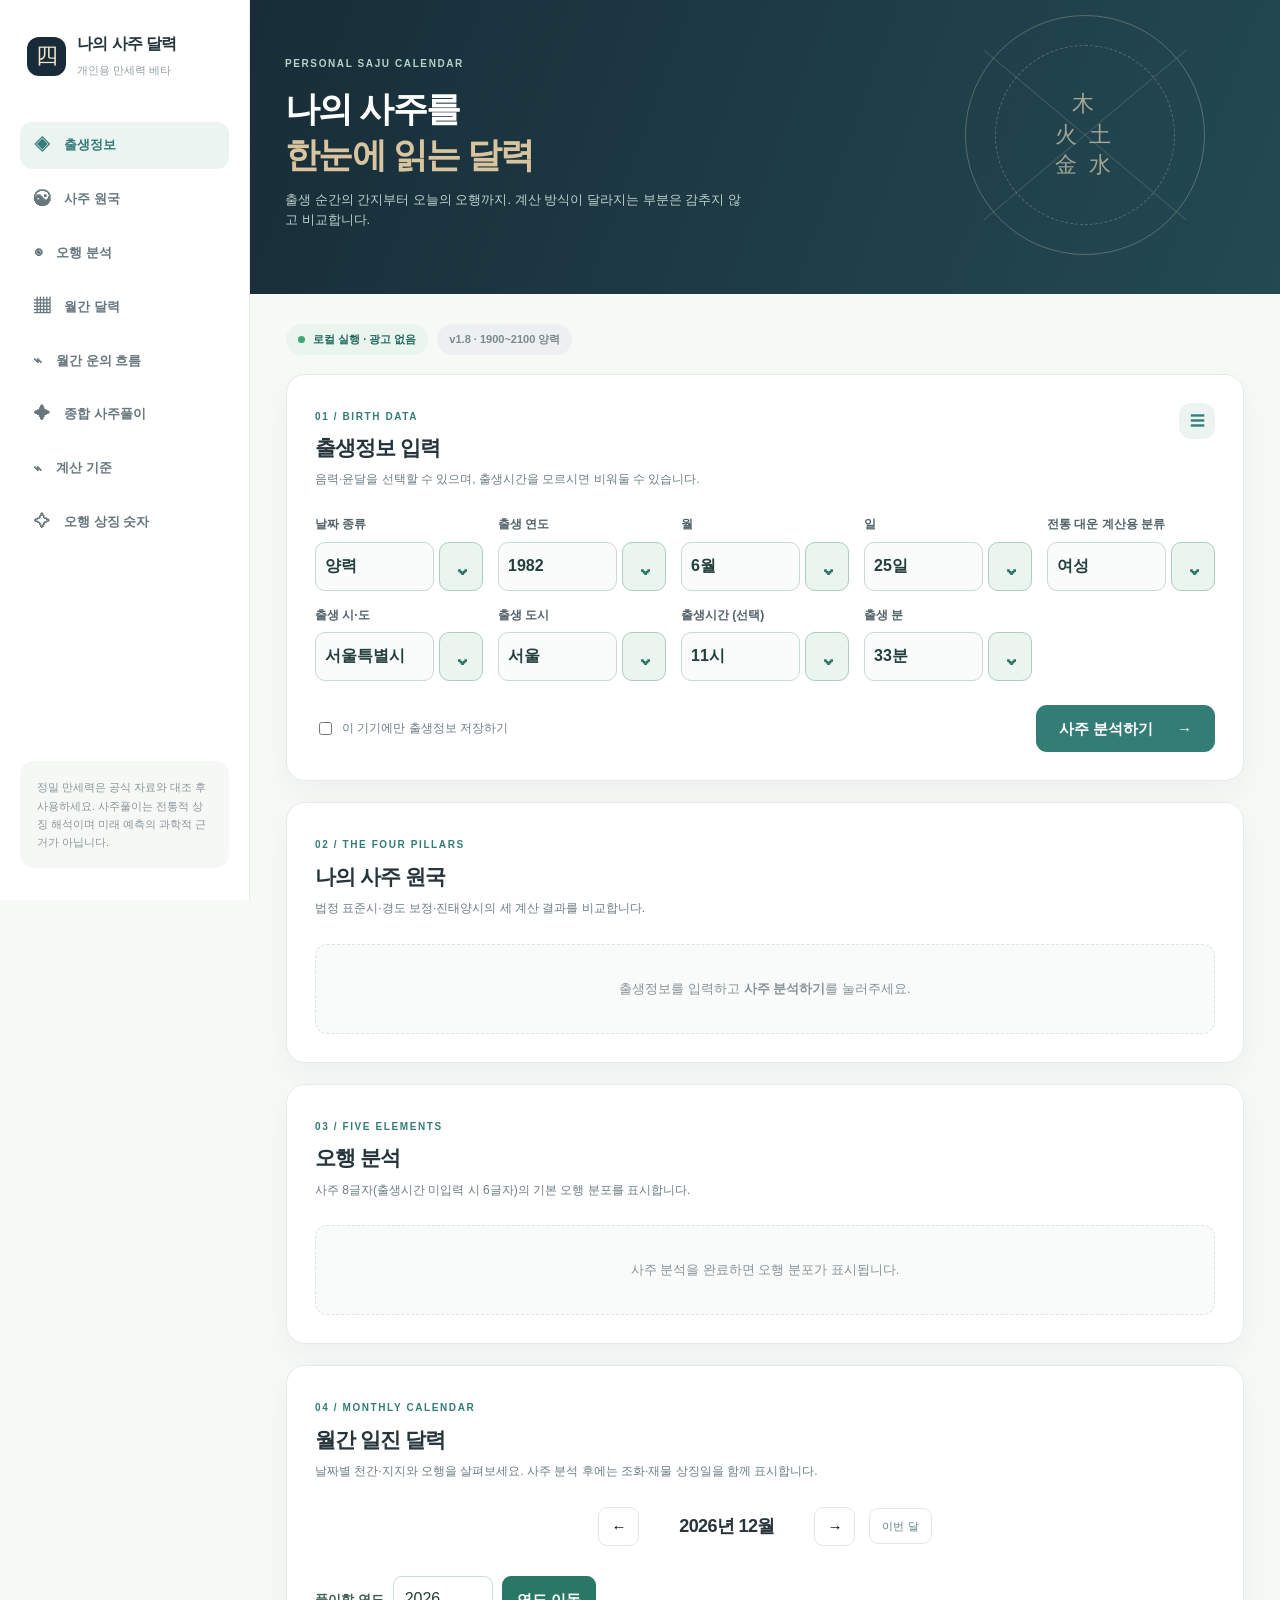
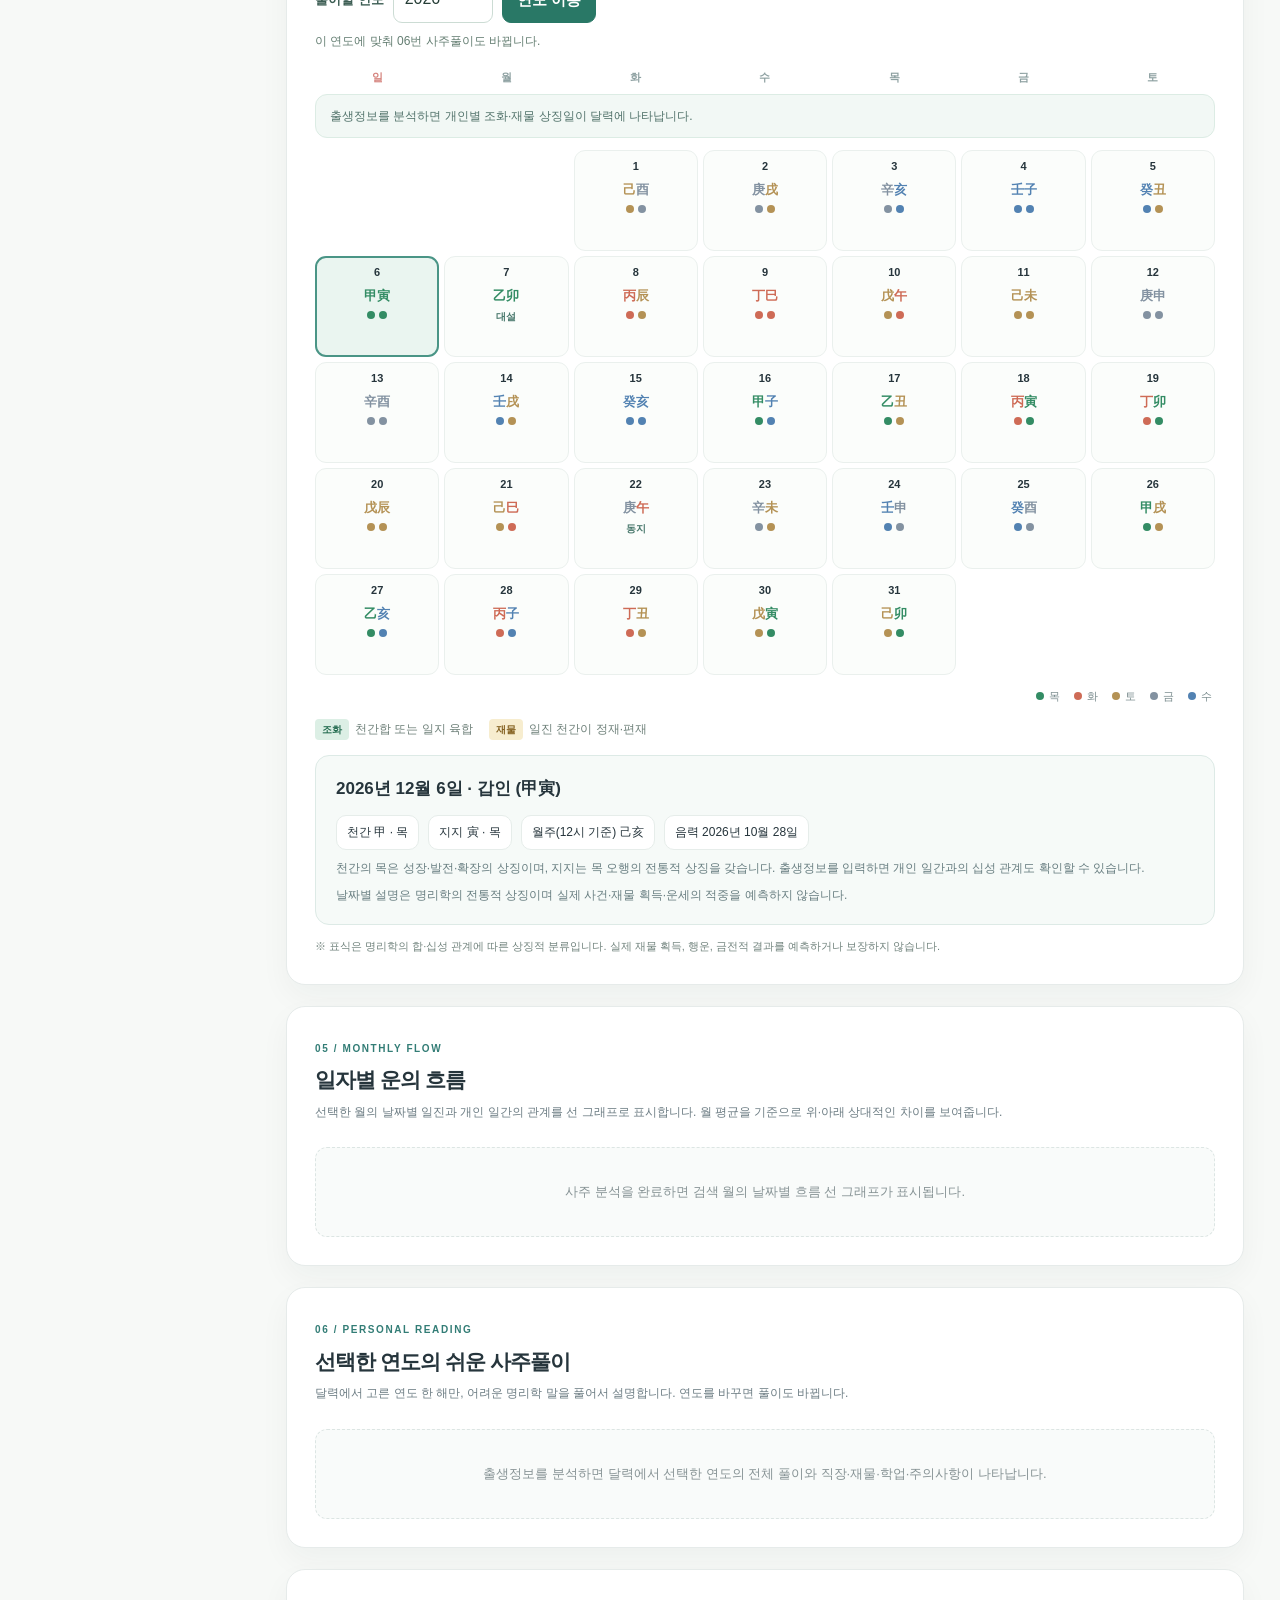
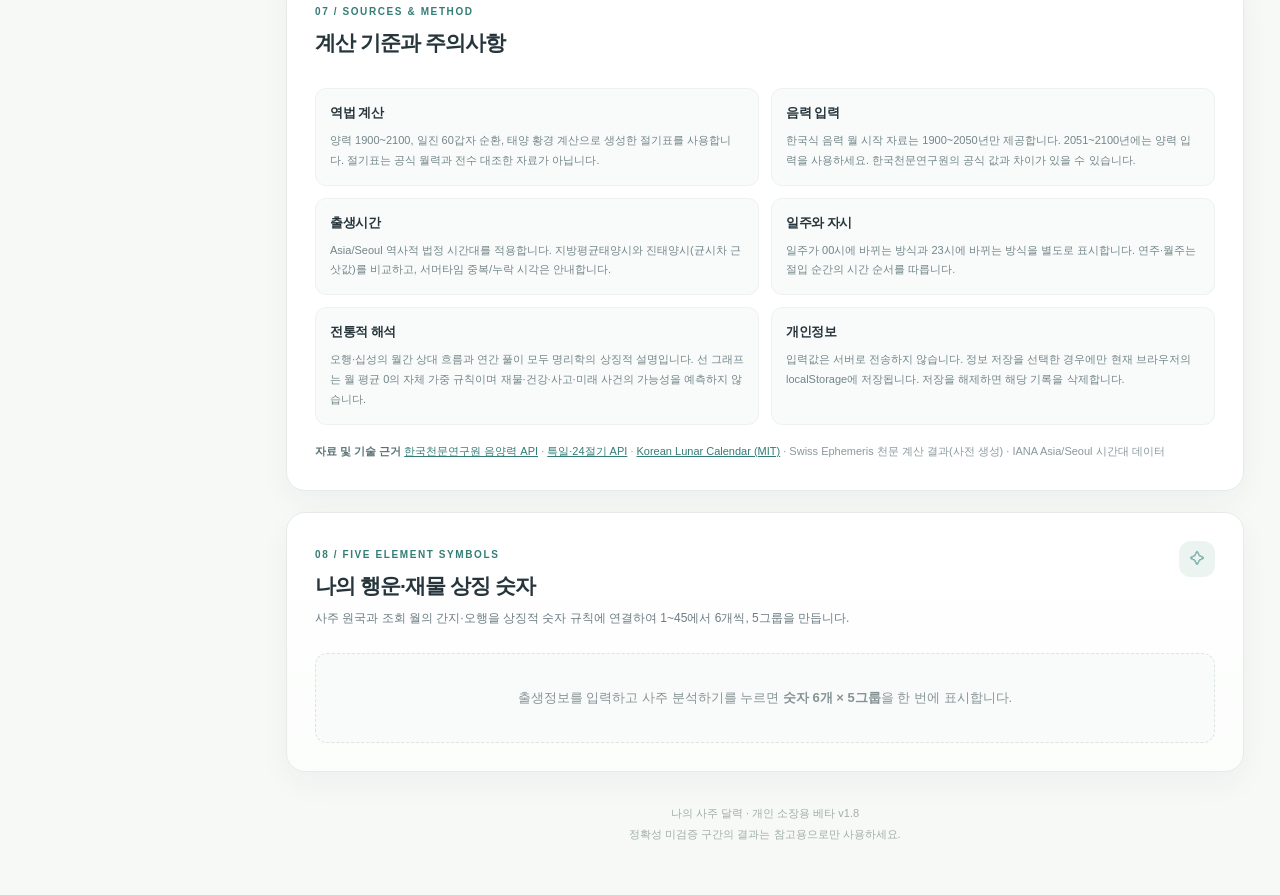
==== commit f88f4f5f: "Add files via upload" ====
--- a/index.html
+++ b/index.html
@@ -8,16 +8,16 @@
   <link rel="manifest" href="manifest.webmanifest"/>
   <link rel="icon" type="image/png" href="icons/icon-192.png"/>
   <link rel="apple-touch-icon" href="icons/icon-192.png"/>
-  <link rel="stylesheet" href="style.css?v=1.7"/>
+  <link rel="stylesheet" href="style.css?v=1.8"/>
   <title>나의 사주 달력 · 개인용 베타</title>
-  <script defer src="data/terms.js?v=1.7"></script>
-  <script defer src="data/lunar.js?v=1.7"></script>
-  <script defer src="js/core.js?v=1.7"></script>
-  <script defer src="js/symbolicNumbers.js?v=1.7"></script>
-  <script defer src="js/fortuneFlow.js?v=1.7"></script>
-  <script defer src="js/personalReading.js?v=1.7"></script>
-  <script defer src="js/app.js?v=1.7"></script>
-  <script defer src="js/mobilePicker.js?v=1.7"></script>
+  <script defer src="data/terms.js?v=1.8"></script>
+  <script defer src="data/lunar.js?v=1.8"></script>
+  <script defer src="js/core.js?v=1.8"></script>
+  <script defer src="js/symbolicNumbers.js?v=1.8"></script>
+  <script defer src="js/fortuneFlow.js?v=1.8"></script>
+  <script defer src="js/personalReading.js?v=1.8"></script>
+  <script defer src="js/app.js?v=1.8"></script>
+  <script defer src="js/mobilePicker.js?v=1.8"></script>
 </head>
 <body>
   <div class="app-shell">
@@ -41,7 +41,7 @@
         <div class="hero-art" aria-hidden="true"><div class="orbit outer"><div class="orbit mid"><div class="orbit inner">木<br/>火 土<br/>金 水</div></div></div></div>
       </header>
       <div class="content-wrap">
-        <div class="topline"><span class="pill"><i></i> 로컬 실행 · 광고 없음</span><span class="pill muted">v1.7 · 1900~2100 양력</span></div>
+        <div class="topline"><span class="pill"><i></i> 로컬 실행 · 광고 없음</span><span class="pill muted">v1.8 · 1900~2100 양력</span></div>
         <section id="input-section" class="panel input-panel">
           <div class="section-heading"><div><span class="overline">01 / BIRTH DATA</span><h2>출생정보 입력</h2><p>음력·윤달을 선택할 수 있으며, 출생시간을 모르시면 비워둘 수 있습니다.</p></div><span class="section-icon">☰</span></div>
           <div id="appInitNotice" class="app-init-notice" role="status">앱 기능을 불러오는 중입니다. 이 문구가 계속 표시되면 HTML 미리보기에서는 자바스크립트가 차단된 상태일 수 있으니 다운로드 후 Safari·Chrome에서 열거나 GitHub Pages 주소로 접속해 주세요.</div>
@@ -86,6 +86,7 @@
         <section id="calendar-section" class="panel">
           <div class="section-heading"><div><span class="overline">04 / MONTHLY CALENDAR</span><h2>월간 일진 달력</h2><p>날짜별 천간·지지와 오행을 살펴보세요. 사주 분석 후에는 조화·재물 상징일을 함께 표시합니다.</p></div></div>
           <div class="cal-header"><button class="arrow-btn" id="prevMonth" aria-label="이전 달">←</button><h3 id="monthLabel"></h3><button class="arrow-btn" id="nextMonth" aria-label="다음 달">→</button><button class="today-btn" id="todayMonth">이번 달</button></div>
+          <div class="reading-year-chooser"><label for="calendarYear">풀이할 연도</label><input id="calendarYear" type="number" min="1900" max="2100" step="1" inputmode="numeric" aria-label="사주풀이를 보고 싶은 연도"/><button id="goCalendarYear" type="button">연도 이동</button><small id="calendarYearHelp" role="status">이 연도에 맞춰 06번 사주풀이도 바뀝니다.</small></div>
           <div class="calendar-week" aria-hidden="true"><span>일</span><span>월</span><span>화</span><span>수</span><span>목</span><span>금</span><span>토</span></div>
           <div id="calendarSymbolSummary" class="symbol-month-summary" aria-live="polite">출생정보를 분석하면 개인별 조화·재물 상징일이 달력에 나타납니다.</div>
           <div id="calendarGrid" class="calendar-grid" aria-label="월간 일진 달력"></div>
@@ -108,18 +109,17 @@
           </div>
         </section>
         <section id="fortune-section" class="panel">
-          <div class="section-heading"><div><span class="overline">06 / PERSONAL READING</span><h2>올해·내년 및 분야별 사주풀이</h2><p>처음 보는 사람도 이해할 수 있도록 내 사주 특징과 올해·내년의 십성 관계를 생활 속 언어로 설명합니다.</p></div></div>
-          <div id="fortuneEmpty" class="empty">출생정보를 분석하면 올해·내년 총운세와 직장·재물·학업·주의사항 해설이 나타납니다.</div>
+          <div class="section-heading"><div><span class="overline">06 / PERSONAL READING</span><h2>선택한 연도의 쉬운 사주풀이</h2><p>달력에서 고른 연도 한 해만, 어려운 명리학 말을 풀어서 설명합니다. 연도를 바꾸면 풀이도 바뀝니다.</p></div></div>
+          <div id="fortuneEmpty" class="empty">출생정보를 분석하면 달력에서 선택한 연도의 전체 풀이와 직장·재물·학업·주의사항이 나타납니다.</div>
           <div id="fortuneBody" hidden>
             <div id="readingIntro" class="reading-intro"></div>
-            <h3 class="fortune-section-title" id="fortuneYearLabel">올해 · 내년</h3>
+            <h3 class="fortune-section-title" id="fortuneYearLabel">선택한 연도</h3>
             <div id="annualOverview" class="annual-overview"></div>
-            <div class="reading-year-tabs" id="readingYearTabs" role="group" aria-label="연도별 분야 풀이 선택"><button type="button" data-reading-year="0" aria-pressed="true">올해 분야별 풀이</button><button type="button" data-reading-year="1" aria-pressed="false">내년 분야별 풀이</button></div>
-            <h3 class="reading-selected-year" id="readingSelectedYear">올해 분야별 자세한 풀이</h3>
+            <h3 class="reading-selected-year" id="readingSelectedYear">선택한 연도의 자세한 풀이</h3>
             <h3 class="fortune-section-title">직장운 · 이직·퇴사·창업·승진</h3><div id="workOutlook" class="fortune-grid"></div>
             <h3 class="fortune-section-title">재물운</h3><div id="moneyOutlook"></div>
             <h3 class="fortune-section-title">학업운</h3><div id="studyOutlook"></div>
-            <h3 class="fortune-section-title">위기운 · 건강·사고·구설</h3><div id="cautionOutlook" class="fortune-grid"></div>
+            <h3 class="fortune-section-title">조심할 점 · 건강·안전·말로 생기는 오해</h3><div id="cautionOutlook" class="fortune-grid"></div>
             <div id="fortuneMethod" class="roadmap"></div>
           </div>
         </section>
@@ -145,7 +145,7 @@
             <div id="numbersNotice" class="number-feedback" role="status" aria-live="polite"></div>
           </div>
         </section>
-        <footer>나의 사주 달력 · 개인 소장용 베타 v1.7 <span>정확성 미검증 구간의 결과는 참고용으로만 사용하세요.</span></footer>
+        <footer>나의 사주 달력 · 개인 소장용 베타 v1.8 <span>정확성 미검증 구간의 결과는 참고용으로만 사용하세요.</span></footer>
       </div>
     </main>
   </div>
--- a/style.css
+++ b/style.css
@@ -183,3 +183,15 @@
 .year-card,.fortune-entry{min-width:0;overflow-wrap:anywhere}.year-card{border-color:#cfe1d5}
 #fortuneMethod{font-size:12px;padding:13px 15px}#fortuneMethod p{margin:6px 0 0}
 @media (max-width:740px){.reading-intro{padding:15px}.reading-intro-head h3{font-size:16px}.reading-glossary{gap:6px 10px}.reading-year-tabs button{font-size:12px}.reading-explained{padding:12px}.reading-explained p{font-size:13px}}
+
+/* v1.8: 연도 선택과 누구나 읽는 사주 해설 */
+.reading-year-chooser{display:flex;gap:9px;align-items:center;flex-wrap:wrap;padding:10px 0 17px}
+.reading-year-chooser label{font-weight:750;font-size:13px;color:#3d5e54}
+.reading-year-chooser input{border:1px solid #ccdcd4;background:#fff;border-radius:9px;min-width:100px;max-width:140px;padding:10px 11px;font-size:16px;color:#253d36}
+.reading-year-chooser button{border:1px solid #297866;background:#297866;border-radius:9px;color:white;font-weight:750;padding:11px 14px;cursor:pointer;min-height:43px}
+.reading-year-chooser small{flex:1 1 100%;font-size:12px;color:#647e72;line-height:1.6}
+#annualOverview{display:block}
+#annualOverview .year-card{width:100%}
+.reading-intro-list li{line-height:1.85}
+.reading-explained p{line-height:1.85}
+@media(max-width:480px){.reading-year-chooser{gap:8px}.reading-year-chooser button{flex:1}.reading-year-chooser input{width:100px}.reading-explained p{font-size:13px}}
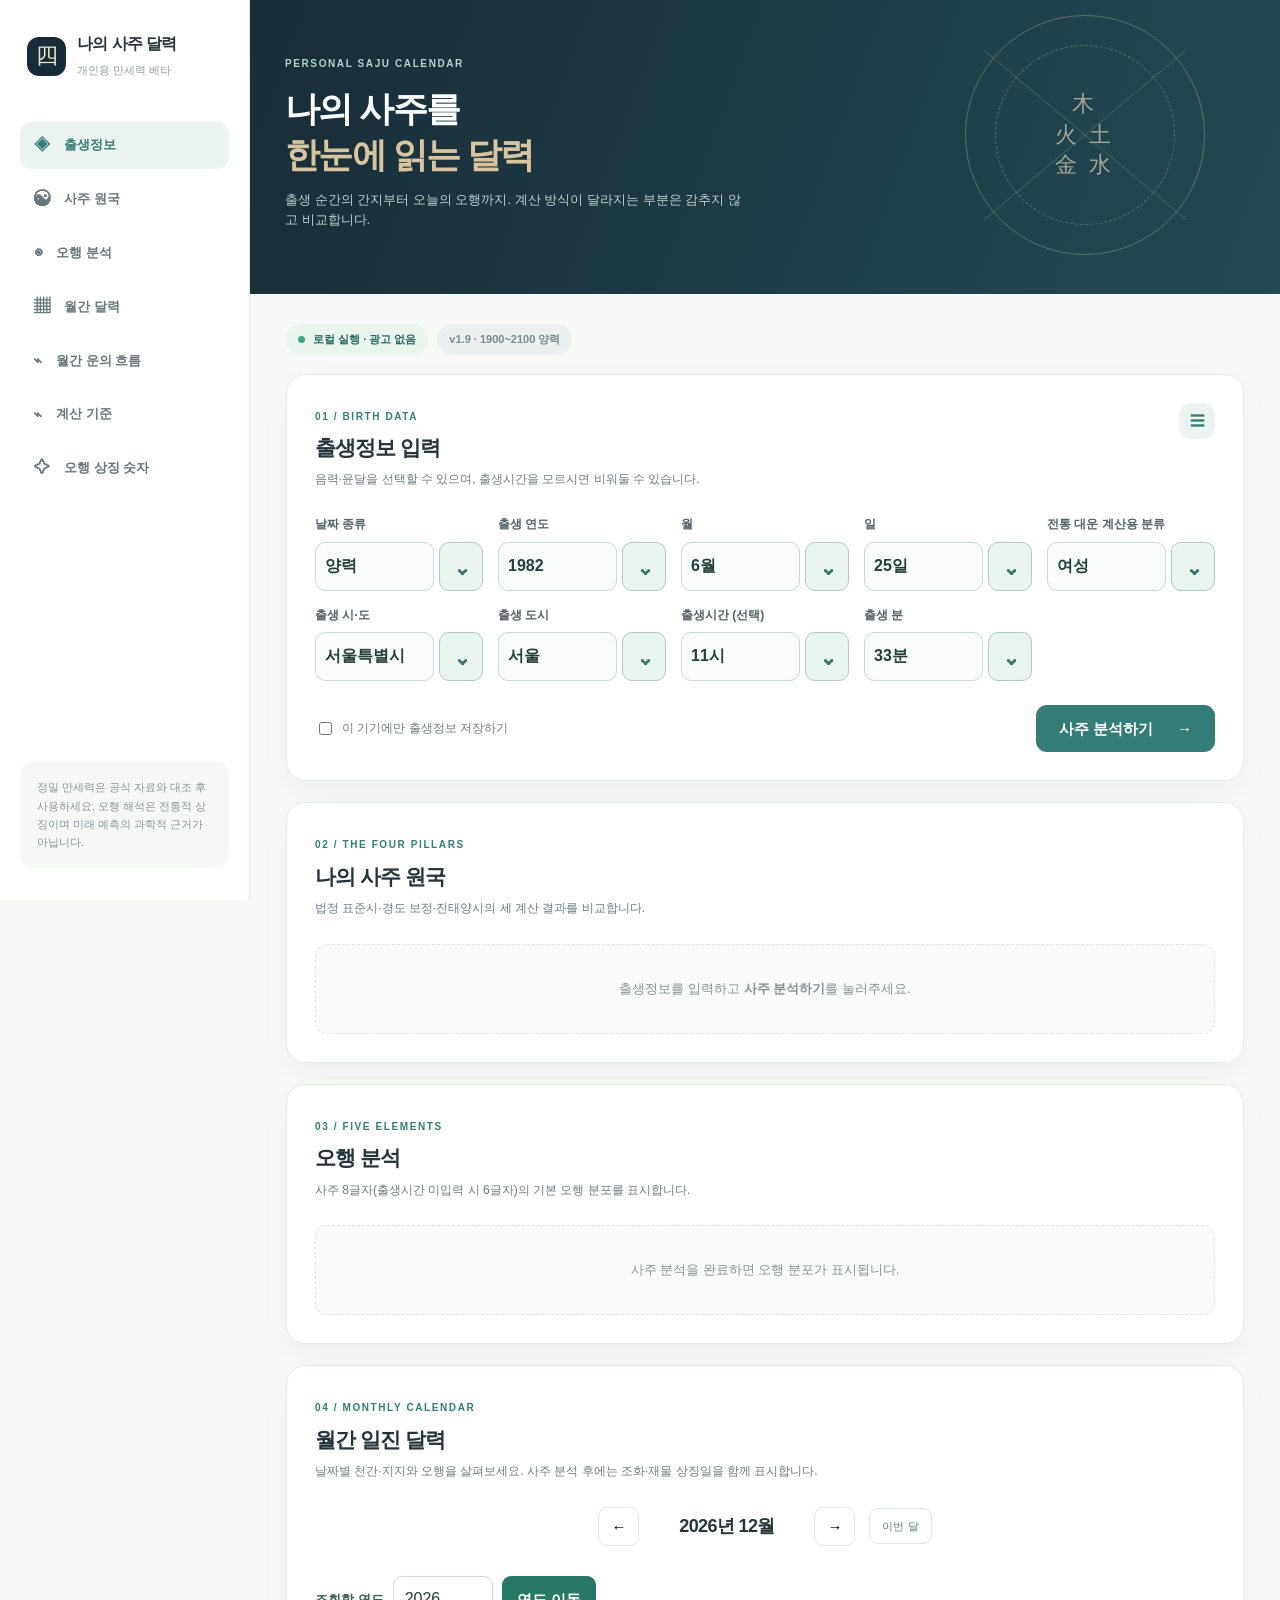
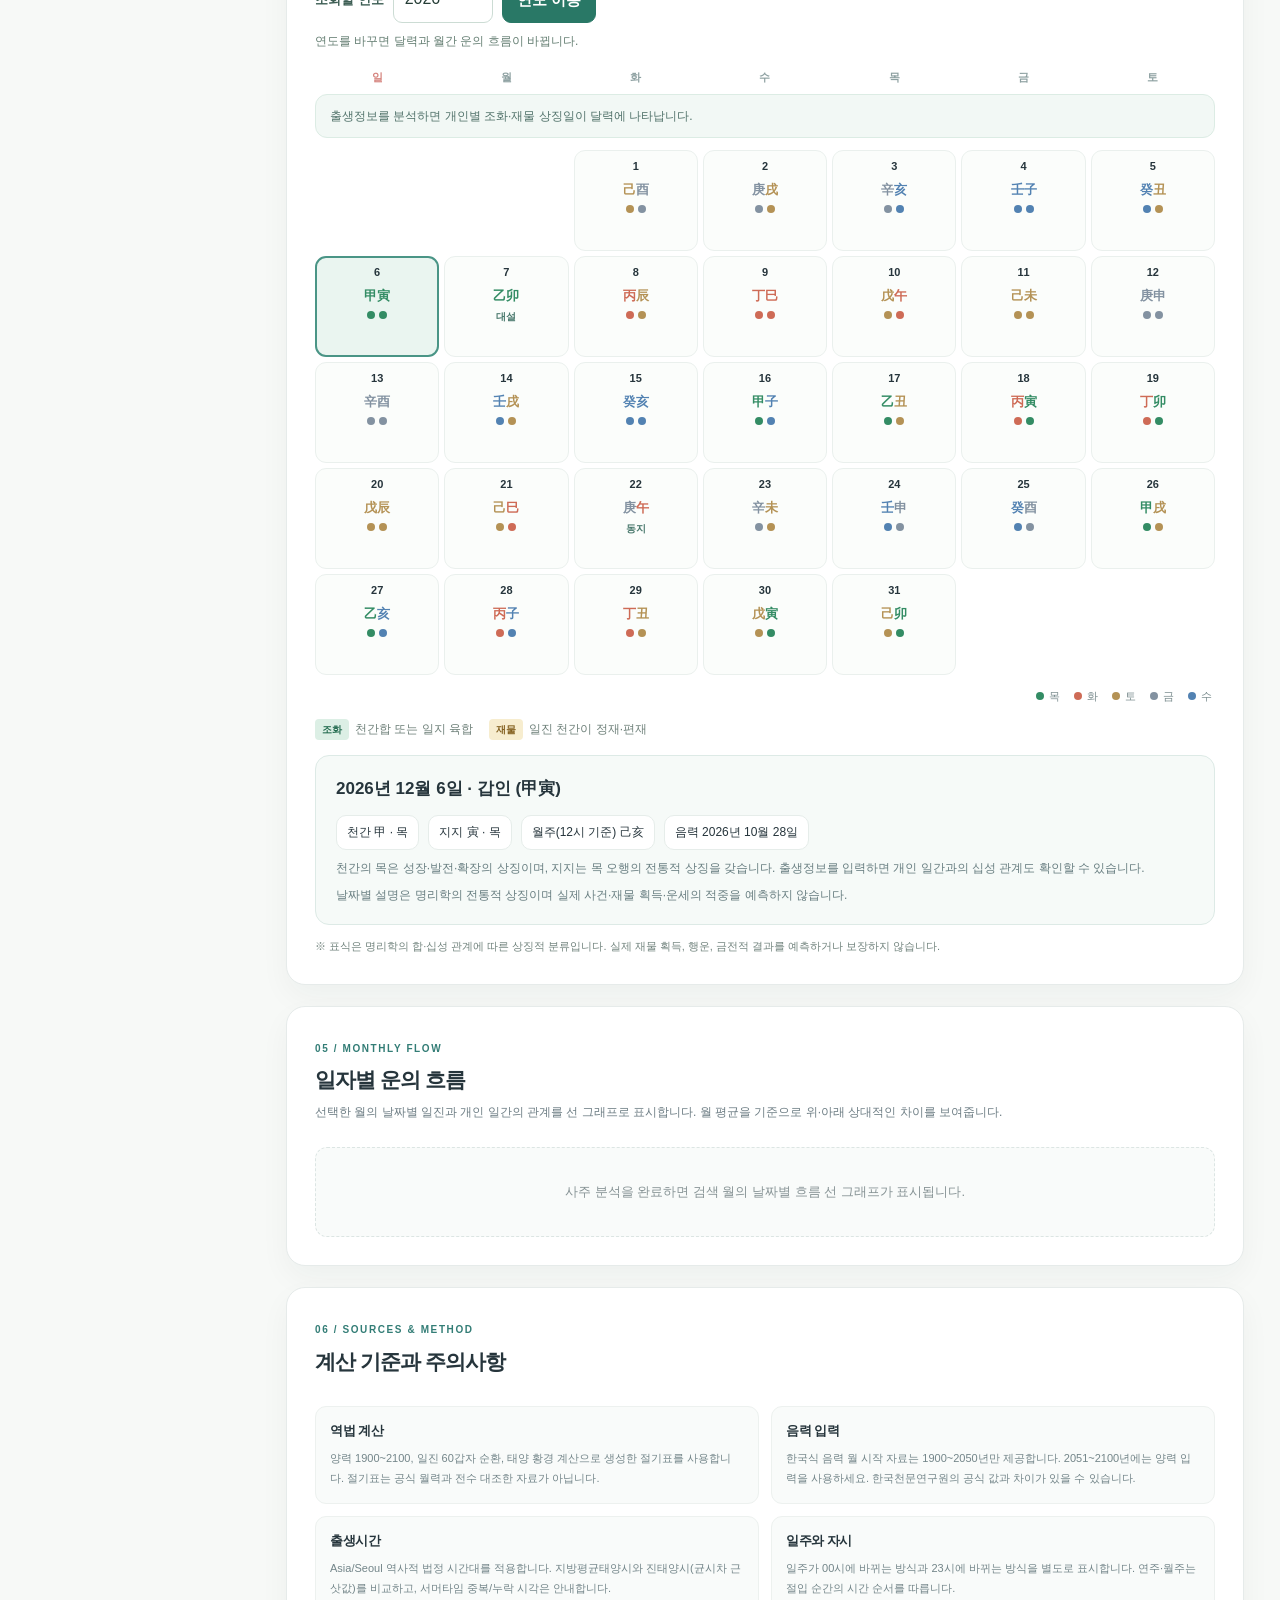
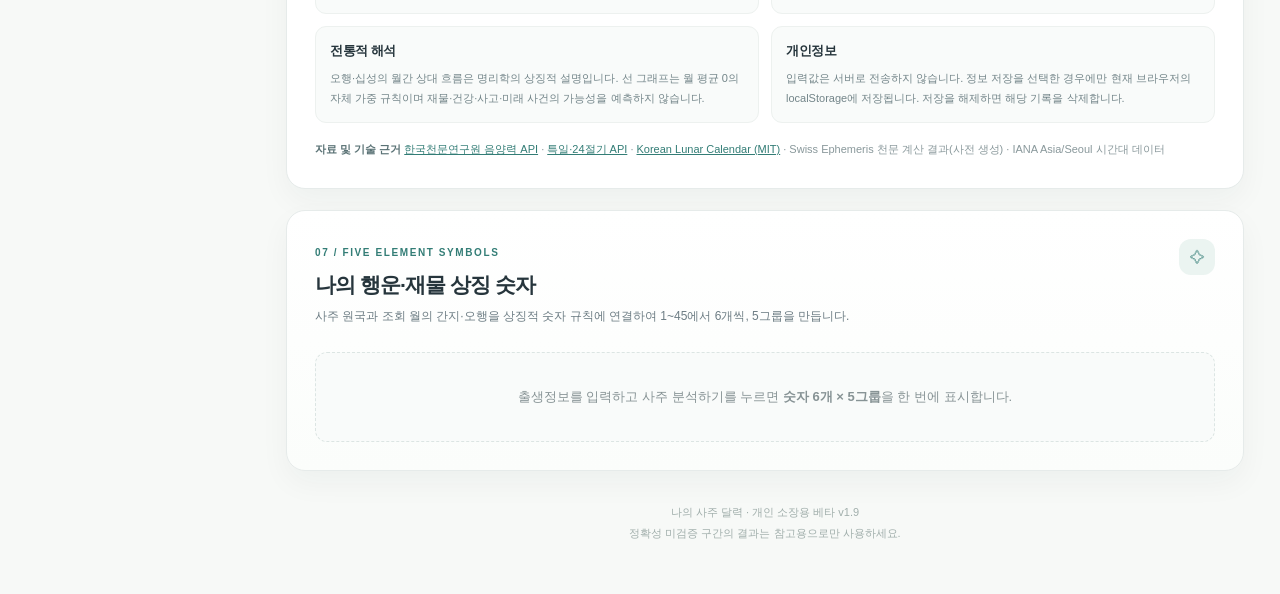
==== commit 8bfb37fb: "Add files via upload" ====
--- a/index.html
+++ b/index.html
@@ -8,16 +8,15 @@
   <link rel="manifest" href="manifest.webmanifest"/>
   <link rel="icon" type="image/png" href="icons/icon-192.png"/>
   <link rel="apple-touch-icon" href="icons/icon-192.png"/>
-  <link rel="stylesheet" href="style.css?v=1.8"/>
+  <link rel="stylesheet" href="style.css?v=1.9"/>
   <title>나의 사주 달력 · 개인용 베타</title>
-  <script defer src="data/terms.js?v=1.8"></script>
-  <script defer src="data/lunar.js?v=1.8"></script>
-  <script defer src="js/core.js?v=1.8"></script>
-  <script defer src="js/symbolicNumbers.js?v=1.8"></script>
-  <script defer src="js/fortuneFlow.js?v=1.8"></script>
-  <script defer src="js/personalReading.js?v=1.8"></script>
-  <script defer src="js/app.js?v=1.8"></script>
-  <script defer src="js/mobilePicker.js?v=1.8"></script>
+  <script defer src="data/terms.js?v=1.9"></script>
+  <script defer src="data/lunar.js?v=1.9"></script>
+  <script defer src="js/core.js?v=1.9"></script>
+  <script defer src="js/symbolicNumbers.js?v=1.9"></script>
+  <script defer src="js/fortuneFlow.js?v=1.9"></script>
+  <script defer src="js/app.js?v=1.9"></script>
+  <script defer src="js/mobilePicker.js?v=1.9"></script>
 </head>
 <body>
   <div class="app-shell">
@@ -29,11 +28,11 @@
         <a href="#elements-section" class="nav-link"><span>◉</span> 오행 분석</a>
         <a href="#calendar-section" class="nav-link"><span>▦</span> 월간 달력</a>
         <a href="#flow-section" class="nav-link"><span>⌁</span> 월간 운의 흐름</a>
-        <a href="#fortune-section" class="nav-link"><span>✦</span> 종합 사주풀이</a>
+
         <a href="#technical-section" class="nav-link"><span>⌁</span> 계산 기준</a>
         <a href="#numbers-section" class="nav-link"><span>✧</span> 오행 상징 숫자</a>
       </nav>
-      <div class="sidebar-note">정밀 만세력은 공식 자료와 대조 후 사용하세요. 사주풀이는 전통적 상징 해석이며 미래 예측의 과학적 근거가 아닙니다.</div>
+      <div class="sidebar-note">정밀 만세력은 공식 자료와 대조 후 사용하세요. 오행 해석은 전통적 상징이며 미래 예측의 과학적 근거가 아닙니다.</div>
     </aside>
     <main>
       <header class="hero">
@@ -41,7 +40,7 @@
         <div class="hero-art" aria-hidden="true"><div class="orbit outer"><div class="orbit mid"><div class="orbit inner">木<br/>火 土<br/>金 水</div></div></div></div>
       </header>
       <div class="content-wrap">
-        <div class="topline"><span class="pill"><i></i> 로컬 실행 · 광고 없음</span><span class="pill muted">v1.8 · 1900~2100 양력</span></div>
+        <div class="topline"><span class="pill"><i></i> 로컬 실행 · 광고 없음</span><span class="pill muted">v1.9 · 1900~2100 양력</span></div>
         <section id="input-section" class="panel input-panel">
           <div class="section-heading"><div><span class="overline">01 / BIRTH DATA</span><h2>출생정보 입력</h2><p>음력·윤달을 선택할 수 있으며, 출생시간을 모르시면 비워둘 수 있습니다.</p></div><span class="section-icon">☰</span></div>
           <div id="appInitNotice" class="app-init-notice" role="status">앱 기능을 불러오는 중입니다. 이 문구가 계속 표시되면 HTML 미리보기에서는 자바스크립트가 차단된 상태일 수 있으니 다운로드 후 Safari·Chrome에서 열거나 GitHub Pages 주소로 접속해 주세요.</div>
@@ -86,7 +85,7 @@
         <section id="calendar-section" class="panel">
           <div class="section-heading"><div><span class="overline">04 / MONTHLY CALENDAR</span><h2>월간 일진 달력</h2><p>날짜별 천간·지지와 오행을 살펴보세요. 사주 분석 후에는 조화·재물 상징일을 함께 표시합니다.</p></div></div>
           <div class="cal-header"><button class="arrow-btn" id="prevMonth" aria-label="이전 달">←</button><h3 id="monthLabel"></h3><button class="arrow-btn" id="nextMonth" aria-label="다음 달">→</button><button class="today-btn" id="todayMonth">이번 달</button></div>
-          <div class="reading-year-chooser"><label for="calendarYear">풀이할 연도</label><input id="calendarYear" type="number" min="1900" max="2100" step="1" inputmode="numeric" aria-label="사주풀이를 보고 싶은 연도"/><button id="goCalendarYear" type="button">연도 이동</button><small id="calendarYearHelp" role="status">이 연도에 맞춰 06번 사주풀이도 바뀝니다.</small></div>
+          <div class="reading-year-chooser"><label for="calendarYear">조회할 연도</label><input id="calendarYear" type="number" min="1900" max="2100" step="1" inputmode="numeric" aria-label="달력을 조회할 연도"/><button id="goCalendarYear" type="button">연도 이동</button><small id="calendarYearHelp" role="status">연도를 바꾸면 달력과 월간 운의 흐름이 바뀝니다.</small></div>
           <div class="calendar-week" aria-hidden="true"><span>일</span><span>월</span><span>화</span><span>수</span><span>목</span><span>금</span><span>토</span></div>
           <div id="calendarSymbolSummary" class="symbol-month-summary" aria-live="polite">출생정보를 분석하면 개인별 조화·재물 상징일이 달력에 나타납니다.</div>
           <div id="calendarGrid" class="calendar-grid" aria-label="월간 일진 달력"></div>
@@ -108,35 +107,20 @@
             <p id="flowExplainer" class="flow-explainer"></p>
           </div>
         </section>
-        <section id="fortune-section" class="panel">
-          <div class="section-heading"><div><span class="overline">06 / PERSONAL READING</span><h2>선택한 연도의 쉬운 사주풀이</h2><p>달력에서 고른 연도 한 해만, 어려운 명리학 말을 풀어서 설명합니다. 연도를 바꾸면 풀이도 바뀝니다.</p></div></div>
-          <div id="fortuneEmpty" class="empty">출생정보를 분석하면 달력에서 선택한 연도의 전체 풀이와 직장·재물·학업·주의사항이 나타납니다.</div>
-          <div id="fortuneBody" hidden>
-            <div id="readingIntro" class="reading-intro"></div>
-            <h3 class="fortune-section-title" id="fortuneYearLabel">선택한 연도</h3>
-            <div id="annualOverview" class="annual-overview"></div>
-            <h3 class="reading-selected-year" id="readingSelectedYear">선택한 연도의 자세한 풀이</h3>
-            <h3 class="fortune-section-title">직장운 · 이직·퇴사·창업·승진</h3><div id="workOutlook" class="fortune-grid"></div>
-            <h3 class="fortune-section-title">재물운</h3><div id="moneyOutlook"></div>
-            <h3 class="fortune-section-title">학업운</h3><div id="studyOutlook"></div>
-            <h3 class="fortune-section-title">조심할 점 · 건강·안전·말로 생기는 오해</h3><div id="cautionOutlook" class="fortune-grid"></div>
-            <div id="fortuneMethod" class="roadmap"></div>
-          </div>
-        </section>
         <section id="technical-section" class="panel technical-panel">
-          <div class="section-heading"><div><span class="overline">07 / SOURCES & METHOD</span><h2>계산 기준과 주의사항</h2></div></div>
+          <div class="section-heading"><div><span class="overline">06 / SOURCES & METHOD</span><h2>계산 기준과 주의사항</h2></div></div>
           <div class="info-grid">
             <article><h3>역법 계산</h3><p>양력 1900~2100, 일진 60갑자 순환, 태양 황경 계산으로 생성한 절기표를 사용합니다. 절기표는 공식 월력과 전수 대조한 자료가 아닙니다.</p></article>
             <article><h3>음력 입력</h3><p>한국식 음력 월 시작 자료는 1900~2050년만 제공합니다. 2051~2100년에는 양력 입력을 사용하세요. 한국천문연구원의 공식 값과 차이가 있을 수 있습니다.</p></article>
             <article><h3>출생시간</h3><p>Asia/Seoul 역사적 법정 시간대를 적용합니다. 지방평균태양시와 진태양시(균시차 근삿값)를 비교하고, 서머타임 중복/누락 시각은 안내합니다.</p></article>
             <article><h3>일주와 자시</h3><p>일주가 00시에 바뀌는 방식과 23시에 바뀌는 방식을 별도로 표시합니다. 연주·월주는 절입 순간의 시간 순서를 따릅니다.</p></article>
-            <article><h3>전통적 해석</h3><p>오행·십성의 월간 상대 흐름과 연간 풀이 모두 명리학의 상징적 설명입니다. 선 그래프는 월 평균 0의 자체 가중 규칙이며 재물·건강·사고·미래 사건의 가능성을 예측하지 않습니다.</p></article>
+            <article><h3>전통적 해석</h3><p>오행·십성의 월간 상대 흐름은 명리학의 상징적 설명입니다. 선 그래프는 월 평균 0의 자체 가중 규칙이며 재물·건강·사고·미래 사건의 가능성을 예측하지 않습니다.</p></article>
             <article><h3>개인정보</h3><p>입력값은 서버로 전송하지 않습니다. 정보 저장을 선택한 경우에만 현재 브라우저의 localStorage에 저장됩니다. 저장을 해제하면 해당 기록을 삭제합니다.</p></article>
           </div>
           <div class="reference"><strong>자료 및 기술 근거</strong> <a href="https://www.data.go.kr/data/15012679/openapi.do" target="_blank" rel="noopener">한국천문연구원 음양력 API</a> · <a href="https://www.data.go.kr/data/15012690/openapi.do" target="_blank" rel="noopener">특일·24절기 API</a> · <a href="https://github.com/usingsky/korean_lunar_calendar_py" target="_blank" rel="noopener">Korean Lunar Calendar (MIT)</a> · Swiss Ephemeris 천문 계산 결과(사전 생성) · IANA Asia/Seoul 시간대 데이터</div>
         </section>
         <section id="numbers-section" class="panel symbolic-panel">
-          <div class="section-heading"><div><span class="overline">08 / FIVE ELEMENT SYMBOLS</span><h2>나의 행운·재물 상징 숫자</h2><p>사주 원국과 조회 월의 간지·오행을 상징적 숫자 규칙에 연결하여 1~45에서 6개씩, 5그룹을 만듭니다.</p></div><span class="section-icon">✧</span></div>
+          <div class="section-heading"><div><span class="overline">07 / FIVE ELEMENT SYMBOLS</span><h2>나의 행운·재물 상징 숫자</h2><p>사주 원국과 조회 월의 간지·오행을 상징적 숫자 규칙에 연결하여 1~45에서 6개씩, 5그룹을 만듭니다.</p></div><span class="section-icon">✧</span></div>
           <div id="numbersEmpty" class="empty">출생정보를 입력하고 사주 분석하기를 누르면 <b>숫자 6개 × 5그룹</b>을 한 번에 표시합니다.</div>
           <div id="numbersBody" hidden>
             <div class="symbolic-toolbar"><p id="numbersMeta" class="number-meta"></p><div class="number-actions"><button id="refreshNumbers" type="button" class="secondary-btn">↻ 다른 조합 보기</button><button id="copyNumbers" type="button" class="secondary-btn">5그룹 복사</button></div></div>
@@ -145,7 +129,7 @@
             <div id="numbersNotice" class="number-feedback" role="status" aria-live="polite"></div>
           </div>
         </section>
-        <footer>나의 사주 달력 · 개인 소장용 베타 v1.8 <span>정확성 미검증 구간의 결과는 참고용으로만 사용하세요.</span></footer>
+        <footer>나의 사주 달력 · 개인 소장용 베타 v1.9 <span>정확성 미검증 구간의 결과는 참고용으로만 사용하세요.</span></footer>
       </div>
     </main>
   </div>
